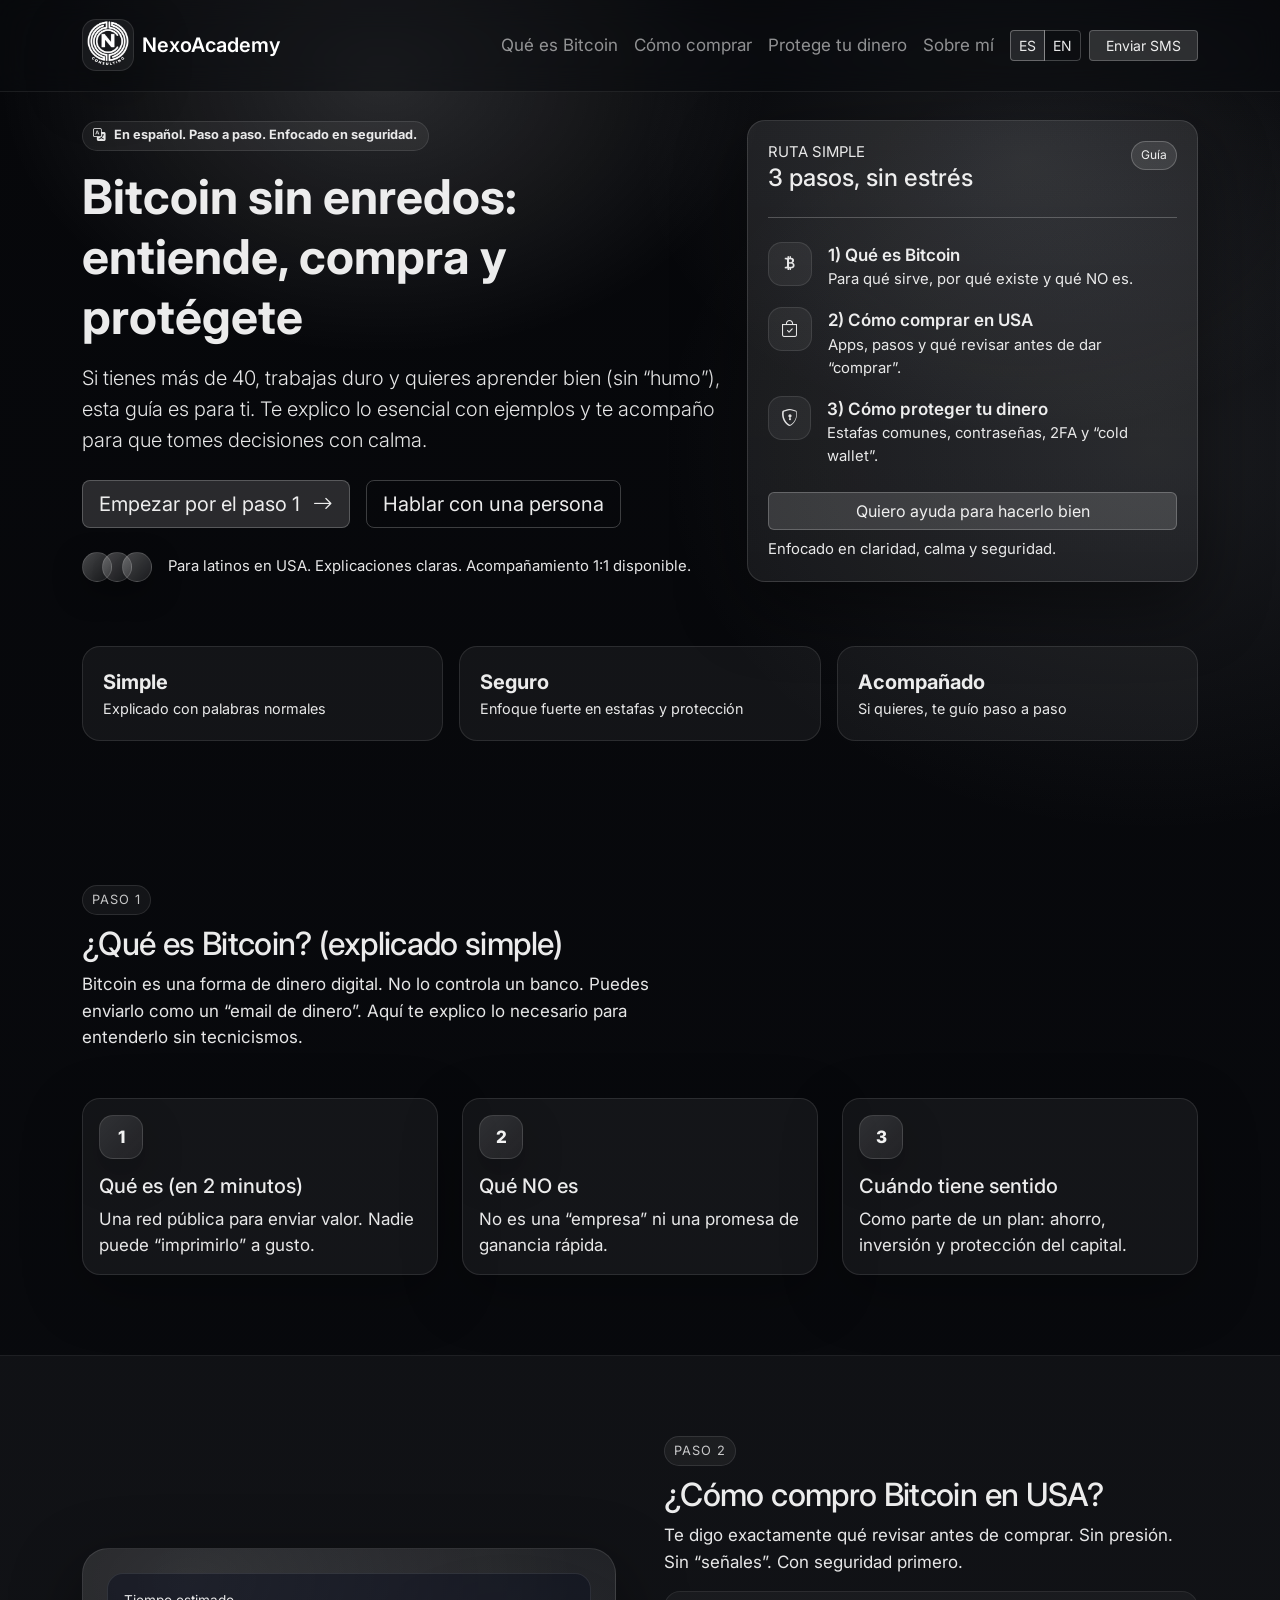
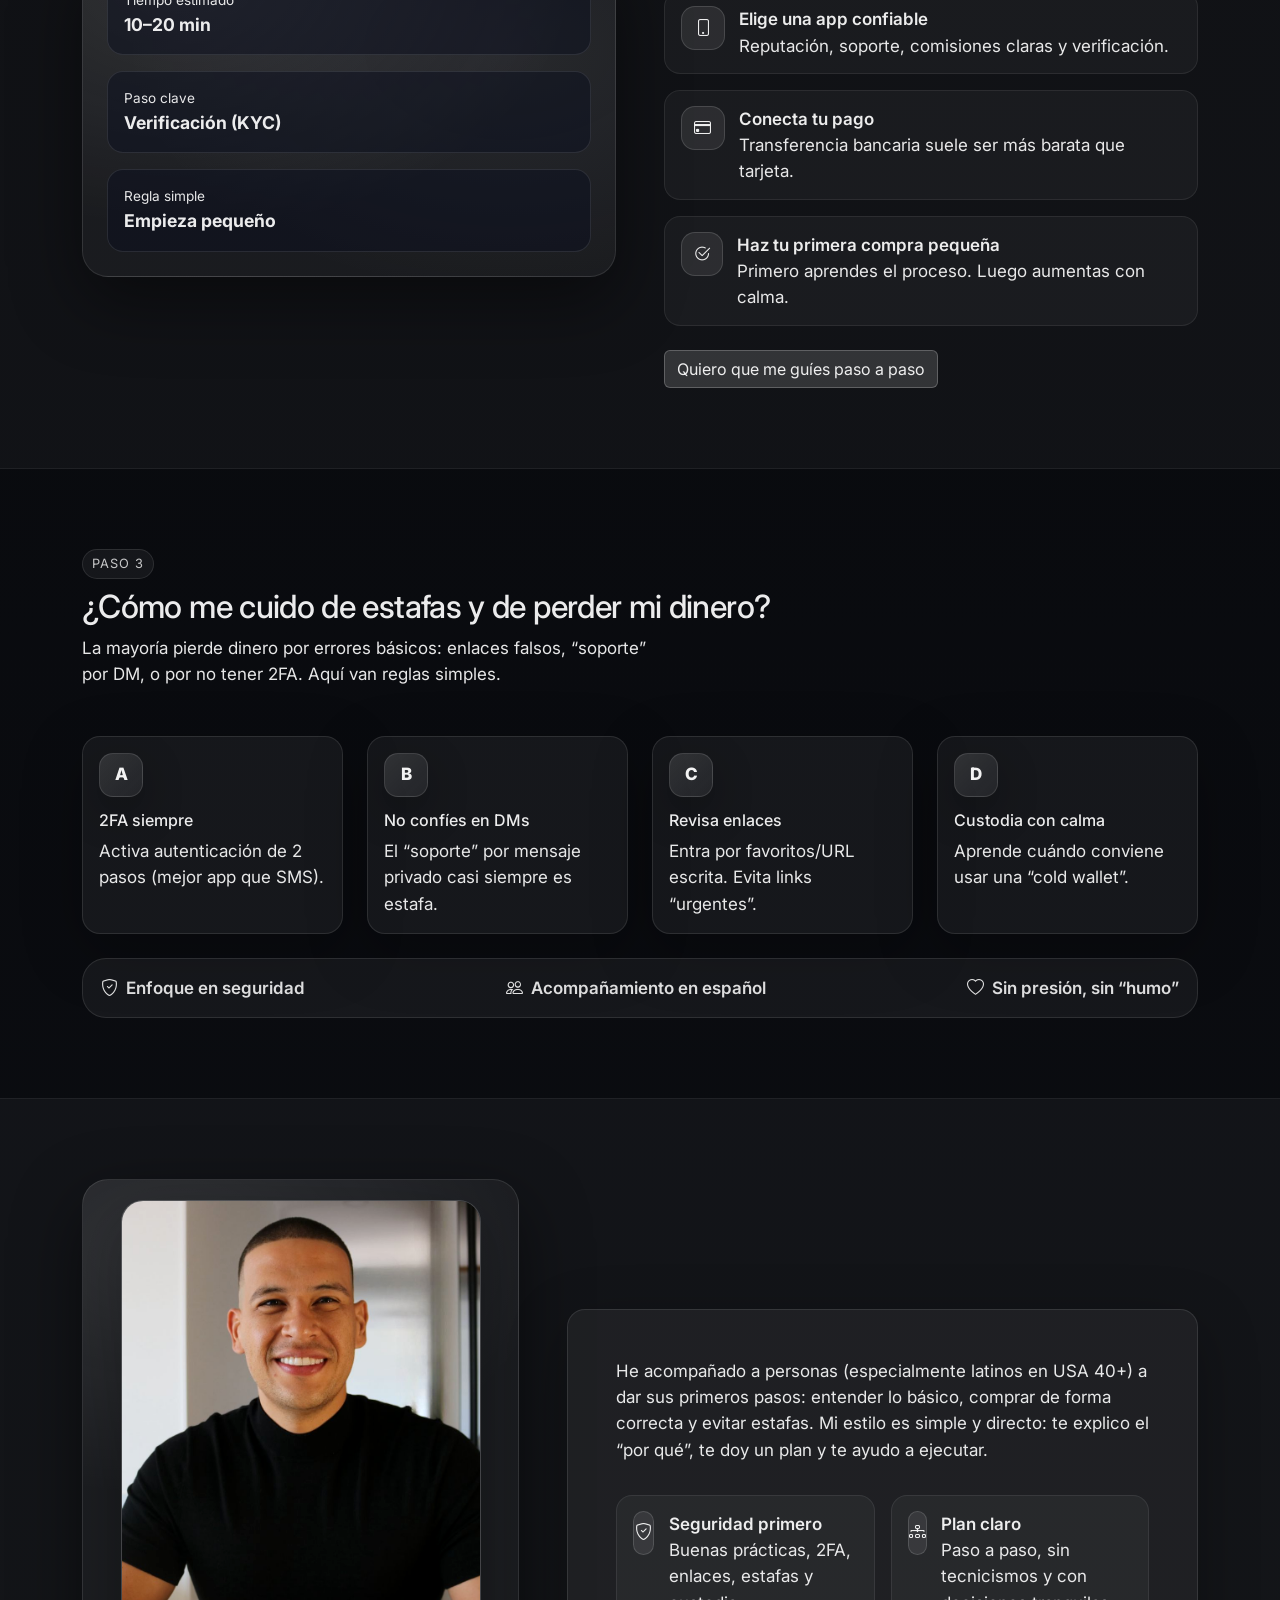
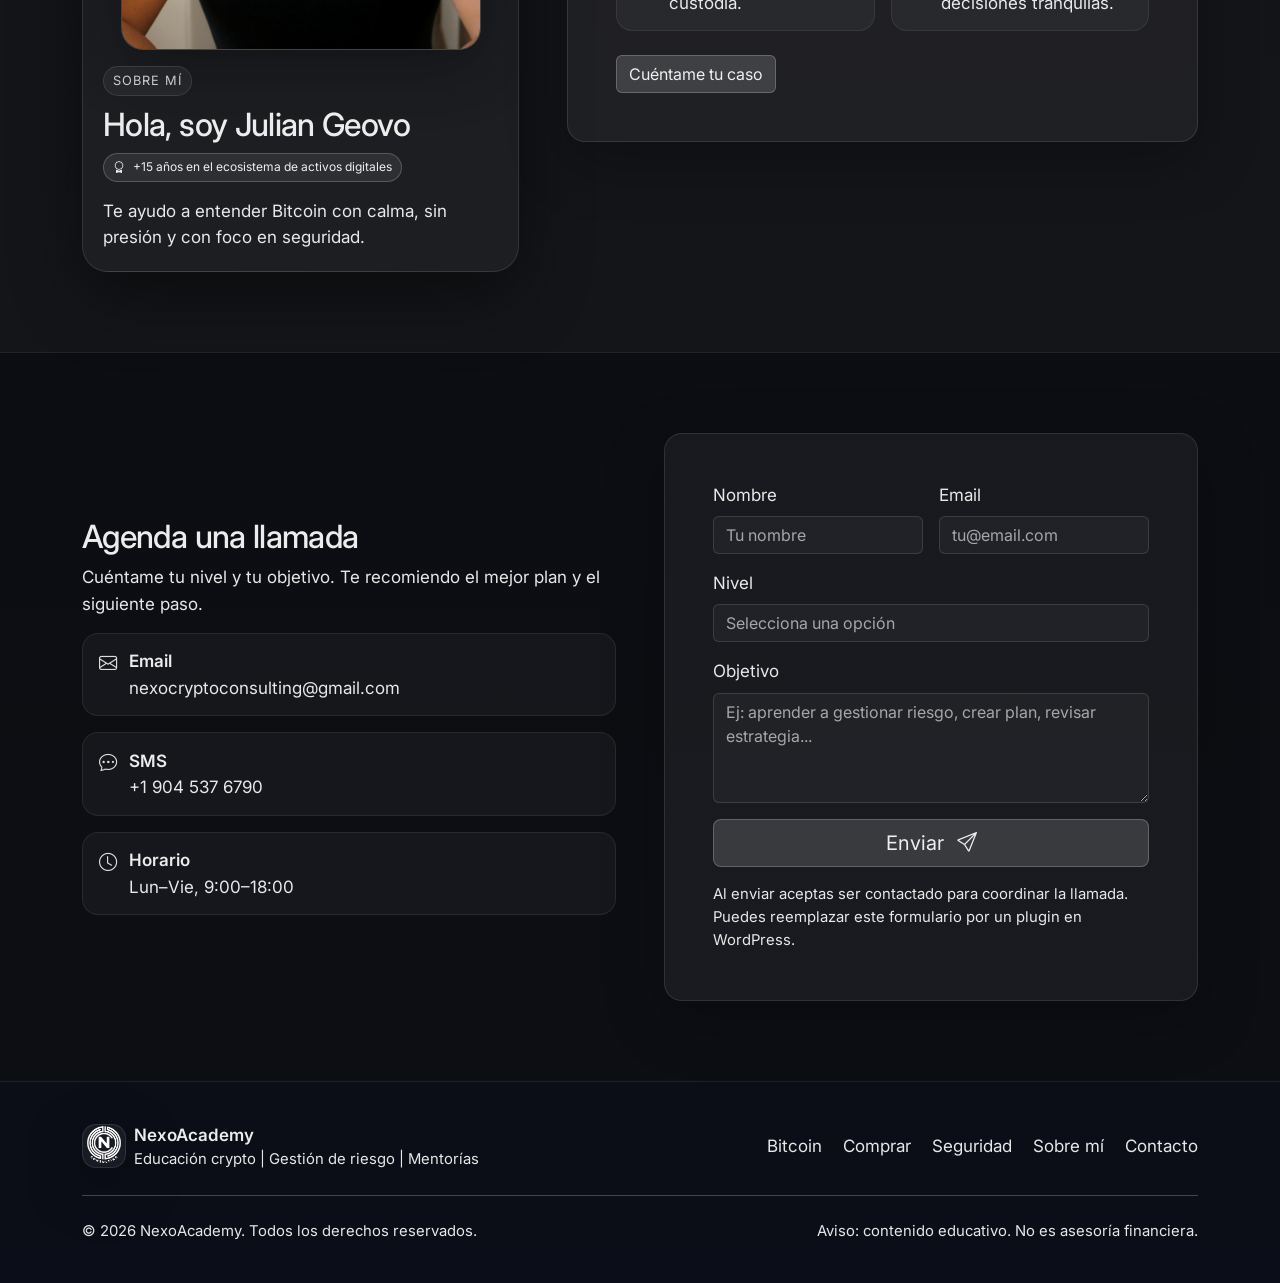
==== index.html @ f8713528 "Add files via upload" ====
<!doctype html>
<html lang="es">
<head>
  <meta charset="utf-8" />
  <meta name="viewport" content="width=device-width, initial-scale=1" />
  <meta name="description" content="Bitcoin explicado simple: qué es, cómo comprar en USA y cómo proteger tu dinero. Acompañamiento en español." />
  <title>NexoAcademy | Bitcoin simple (Guía + Mentoría)</title>

  <link rel="preconnect" href="https://fonts.googleapis.com">
  <link rel="preconnect" href="https://fonts.gstatic.com" crossorigin>
  <link href="https://fonts.googleapis.com/css2?family=Inter:wght@400;500;600;700&display=swap" rel="stylesheet">

  <link href="https://cdn.jsdelivr.net/npm/bootstrap@5.3.3/dist/css/bootstrap.min.css" rel="stylesheet" integrity="sha384-QWTKZyjpPEjISv5WaRU9OFeRpok6YctnYmDr5pNlyT2bRjXh0JMhjY6hW+ALEwIH" crossorigin="anonymous">
  <link rel="stylesheet" href="https://cdn.jsdelivr.net/npm/bootstrap-icons@1.11.3/font/bootstrap-icons.min.css">
  <link rel="stylesheet" href="https://cdn.jsdelivr.net/npm/aos@2.3.4/dist/aos.css">

  <link rel="stylesheet" href="assets/css/styles.css" />
</head>
<body>
  <a class="skip-link" href="#contenido">Saltar al contenido</a>

  <nav class="navbar navbar-expand-lg navbar-dark navbar-glass fixed-top" aria-label="Navegación principal">
    <div class="container">
      <a class="navbar-brand d-flex align-items-center gap-2" href="#top">
        <span class="brand-logo-wrap" aria-hidden="true">
          <img class="brand-logo" src="img/logo.png" alt="NexoAcademy" onerror="this.style.display='none'; this.closest('.brand-logo-wrap').style.display='none'; this.closest('a').querySelector('.brand-mark').style.display='inline-block';" />
        </span>
        <span class="brand-mark" aria-hidden="true" style="display:none"></span>
        <span class="fw-semibold">NexoAcademy</span>
      </a>

      <button class="navbar-toggler" type="button" data-bs-toggle="collapse" data-bs-target="#nav" aria-controls="nav" aria-expanded="false" aria-label="Abrir menú">
        <span class="navbar-toggler-icon"></span>
      </button>

      <div class="collapse navbar-collapse" id="nav">
        <ul class="navbar-nav ms-auto mb-2 mb-lg-0 align-items-lg-center">
          <li class="nav-item"><a class="nav-link" href="#bitcoin" data-i18n="nav.bitcoin">Qué es Bitcoin</a></li>
          <li class="nav-item"><a class="nav-link" href="#comprar" data-i18n="nav.buy">Cómo comprar</a></li>
          <li class="nav-item"><a class="nav-link" href="#seguridad" data-i18n="nav.security">Protege tu dinero</a></li>
          <li class="nav-item"><a class="nav-link" href="#sobre" data-i18n="nav.about">Sobre mí</a></li>

          <li class="nav-item ms-lg-2">
            <div class="btn-group lang-toggle" role="group" aria-label="Idioma">
              <button type="button" class="btn btn-outline-light btn-sm" id="langEs" aria-pressed="true">ES</button>
              <button type="button" class="btn btn-outline-light btn-sm" id="langEn" aria-pressed="false">EN</button>
            </div>
          </li>

          <li class="nav-item ms-lg-2">
            <a class="btn btn-primary btn-sm px-3" href="sms:+19045376790">
              <span data-i18n="nav.cta">Enviar SMS</span>
            </a>
          </li>
        </ul>
      </div>
    </div>
  </nav>

  <header id="top" class="hero">
    <div class="hero-bg" aria-hidden="true"></div>
    <div class="container position-relative">
      <div class="row align-items-center g-4">
        <div class="col-lg-7" id="contenido">
          <div class="badge badge-soft mb-3" data-aos="fade-up" data-aos-delay="50">
            <i class="bi bi-translate me-2"></i>
            <span data-i18n="hero.badge">En español. Paso a paso. Enfocado en seguridad.</span>
          </div>
          <h1 class="display-5 fw-bold lh-sm" data-aos="fade-up" data-aos-delay="120">
            <span data-i18n="hero.title">Bitcoin sin enredos: entiende, compra y protégete</span>
          </h1>
          <p class="lead text-body-secondary mt-3" data-aos="fade-up" data-aos-delay="180">
            <span data-i18n="hero.lead">
              Si tienes más de 40, trabajas duro y quieres aprender bien (sin “humo”), esta guía es para ti.
              Te explico lo esencial con ejemplos y te acompaño para que tomes decisiones con calma.
            </span>
          </p>

          <div class="d-flex flex-column flex-sm-row gap-3 mt-4" data-aos="fade-up" data-aos-delay="240">
            <a class="btn btn-primary btn-lg" href="#bitcoin">
              <span data-i18n="hero.primaryCta">Empezar por el paso 1</span>
              <i class="bi bi-arrow-right ms-2"></i>
            </a>
            <a class="btn btn-outline-light btn-lg" href="#contacto"><span data-i18n="hero.secondaryCta">Hablar con una persona</span></a>
          </div>

          <div class="hero-proof mt-4" data-aos="fade-up" data-aos-delay="300">
            <div class="d-flex align-items-center gap-3">
              <div class="avatar-stack" aria-hidden="true">
                <span class="avatar"></span>
                <span class="avatar"></span>
                <span class="avatar"></span>
              </div>
              <div class="small text-body-secondary">
                <span data-i18n="hero.proof">Para latinos en USA. Explicaciones claras. Acompañamiento 1:1 disponible.</span>
              </div>
            </div>
          </div>
        </div>

        <div class="col-lg-5">
          <div class="hero-card" data-aos="zoom-in" data-aos-delay="160">
            <div class="d-flex align-items-start justify-content-between">
              <div>
                <div class="text-uppercase small text-body-secondary" data-i18n="hero.card.kicker">Ruta simple</div>
                <div class="h4 mb-0" data-i18n="hero.card.title">3 pasos, sin estrés</div>
              </div>
              <span class="pill" data-i18n="hero.card.pill">Guía</span>
            </div>

            <hr class="my-4" />

            <div class="vstack gap-3">
              <div class="d-flex gap-3">
                <div class="icon-circle"><i class="bi bi-currency-bitcoin"></i></div>
                <div>
                  <div class="fw-semibold" data-i18n="hero.card.item1.title">1) Qué es Bitcoin</div>
                  <div class="small text-body-secondary" data-i18n="hero.card.item1.desc">Para qué sirve, por qué existe y qué NO es.</div>
                </div>
              </div>
              <div class="d-flex gap-3">
                <div class="icon-circle"><i class="bi bi-bag-check"></i></div>
                <div>
                  <div class="fw-semibold" data-i18n="hero.card.item2.title">2) Cómo comprar en USA</div>
                  <div class="small text-body-secondary" data-i18n="hero.card.item2.desc">Apps, pasos y qué revisar antes de dar “comprar”.</div>
                </div>
              </div>
              <div class="d-flex gap-3">
                <div class="icon-circle"><i class="bi bi-shield-lock"></i></div>
                <div>
                  <div class="fw-semibold" data-i18n="hero.card.item3.title">3) Cómo proteger tu dinero</div>
                  <div class="small text-body-secondary" data-i18n="hero.card.item3.desc">Estafas comunes, contraseñas, 2FA y “cold wallet”.</div>
                </div>
              </div>
            </div>

            <div class="d-grid mt-4">
              <a class="btn btn-primary" href="#contacto"><span data-i18n="hero.card.cta">Quiero ayuda para hacerlo bien</span></a>
            </div>
            <div class="small text-body-secondary mt-2" data-i18n="hero.card.note">Enfocado en claridad, calma y seguridad.</div>
          </div>
        </div>
      </div>

      <div class="row g-3 mt-5" id="resultados">
        <div class="col-12 col-lg-4" data-aos="fade-up" data-aos-delay="60">
          <div class="stat">
            <div class="stat-value" data-i18n="stats.simple.value">Simple</div>
            <div class="stat-label" data-i18n="stats.simple.label">Explicado con palabras normales</div>
          </div>
        </div>
        <div class="col-12 col-lg-4" data-aos="fade-up" data-aos-delay="120">
          <div class="stat">
            <div class="stat-value" data-i18n="stats.safe.value">Seguro</div>
            <div class="stat-label" data-i18n="stats.safe.label">Enfoque fuerte en estafas y protección</div>
          </div>
        </div>
        <div class="col-12 col-lg-4" data-aos="fade-up" data-aos-delay="180">
          <div class="stat">
            <div class="stat-value" data-i18n="stats.guided.value">Acompañado</div>
            <div class="stat-label" data-i18n="stats.guided.label">Si quieres, te guío paso a paso</div>
          </div>
        </div>
      </div>
    </div>
  </header>

  <main>
    <section id="bitcoin" class="section">
      <div class="container">
        <div class="row align-items-end g-4">
          <div class="col-lg-8" data-aos="fade-up">
            <div class="eyebrow" data-i18n="step1.eyebrow">Paso 1</div>
            <h2 class="section-title" data-i18n="step1.title">¿Qué es Bitcoin? (explicado simple)</h2>
            <p class="section-subtitle" data-i18n="step1.subtitle">
              Bitcoin es una forma de dinero digital. No lo controla un banco. Puedes enviarlo como un “email de dinero”.
              Aquí te explico lo necesario para entenderlo sin tecnicismos.
            </p>
          </div>
        </div>

        <div class="row g-4 mt-2">
          <div class="col-md-6 col-lg-4" data-aos="fade-up" data-aos-delay="60">
            <div class="card card-neo h-100 step-card">
              <div class="card-body">
                <div class="step-number">1</div>
                <h3 class="h5 mb-2" data-i18n="step1.card1.title">Qué es (en 2 minutos)</h3>
                <p class="text-body-secondary mb-0" data-i18n="step1.card1.desc">Una red pública para enviar valor. Nadie puede “imprimirlo” a gusto.</p>
              </div>
            </div>
          </div>
          <div class="col-md-6 col-lg-4" data-aos="fade-up" data-aos-delay="120">
            <div class="card card-neo h-100 step-card">
              <div class="card-body">
                <div class="step-number">2</div>
                <h3 class="h5 mb-2" data-i18n="step1.card2.title">Qué NO es</h3>
                <p class="text-body-secondary mb-0" data-i18n="step1.card2.desc">No es una “empresa” ni una promesa de ganancia rápida.</p>
              </div>
            </div>
          </div>
          <div class="col-md-6 col-lg-4" data-aos="fade-up" data-aos-delay="180">
            <div class="card card-neo h-100 step-card">
              <div class="card-body">
                <div class="step-number">3</div>
                <h3 class="h5 mb-2" data-i18n="step1.card3.title">Cuándo tiene sentido</h3>
                <p class="text-body-secondary mb-0" data-i18n="step1.card3.desc">Como parte de un plan: ahorro, inversión y protección del capital.</p>
              </div>
            </div>
          </div>
        </div>
      </div>
    </section>

    <section id="comprar" class="section section-alt">
      <div class="container">
        <div class="row g-5 align-items-center">
          <div class="col-lg-6" data-aos="fade-up">
            <div class="media-panel">
              <div class="media-panel-inner">
                <div class="mini-kpi">
                  <div class="mini-kpi-label" data-i18n="step2.kpi1.label">Tiempo estimado</div>
                  <div class="mini-kpi-value" data-i18n="step2.kpi1.value">10–20 min</div>
                </div>
                <div class="mini-kpi">
                  <div class="mini-kpi-label" data-i18n="step2.kpi2.label">Paso clave</div>
                  <div class="mini-kpi-value" data-i18n="step2.kpi2.value">Verificación (KYC)</div>
                </div>
                <div class="mini-kpi">
                  <div class="mini-kpi-label" data-i18n="step2.kpi3.label">Regla simple</div>
                  <div class="mini-kpi-value" data-i18n="step2.kpi3.value">Empieza pequeño</div>
                </div>
              </div>
            </div>
          </div>
          <div class="col-lg-6" data-aos="fade-up" data-aos-delay="80">
            <div class="eyebrow" data-i18n="step2.eyebrow">Paso 2</div>
            <h2 class="section-title" data-i18n="step2.title">¿Cómo compro Bitcoin en USA?</h2>
            <p class="section-subtitle" data-i18n="step2.subtitle">
              Te digo exactamente qué revisar antes de comprar. Sin presión. Sin “señales”. Con seguridad primero.
            </p>

            <div class="vstack gap-3">
              <div class="feature">
                <div class="feature-icon"><i class="bi bi-phone"></i></div>
                <div>
                  <div class="fw-semibold" data-i18n="step2.f1.title">Elige una app confiable</div>
                  <div class="text-body-secondary" data-i18n="step2.f1.desc">Reputación, soporte, comisiones claras y verificación.</div>
                </div>
              </div>
              <div class="feature">
                <div class="feature-icon"><i class="bi bi-credit-card"></i></div>
                <div>
                  <div class="fw-semibold" data-i18n="step2.f2.title">Conecta tu pago</div>
                  <div class="text-body-secondary" data-i18n="step2.f2.desc">Transferencia bancaria suele ser más barata que tarjeta.</div>
                </div>
              </div>
              <div class="feature">
                <div class="feature-icon"><i class="bi bi-check2-circle"></i></div>
                <div>
                  <div class="fw-semibold" data-i18n="step2.f3.title">Haz tu primera compra pequeña</div>
                  <div class="text-body-secondary" data-i18n="step2.f3.desc">Primero aprendes el proceso. Luego aumentas con calma.</div>
                </div>
              </div>
            </div>

            <div class="mt-4">
              <a class="btn btn-primary" href="#contacto"><span data-i18n="step2.cta">Quiero que me guíes paso a paso</span></a>
            </div>
          </div>
        </div>
      </div>
    </section>

    <section id="seguridad" class="section">
      <div class="container">
        <div class="row align-items-end g-4">
          <div class="col-lg-8" data-aos="fade-up">
            <div class="eyebrow" data-i18n="step3.eyebrow">Paso 3</div>
            <h2 class="section-title" data-i18n="step3.title">¿Cómo me cuido de estafas y de perder mi dinero?</h2>
            <p class="section-subtitle" data-i18n="step3.subtitle">
              La mayoría pierde dinero por errores básicos: enlaces falsos, “soporte” por DM, o por no tener 2FA.
              Aquí van reglas simples.
            </p>
          </div>
        </div>

        <div class="row g-4 mt-2">
          <div class="col-md-6 col-lg-3" data-aos="fade-up" data-aos-delay="60">
            <div class="card card-neo h-100 step-card">
              <div class="card-body">
                <div class="step-number">A</div>
                <h3 class="h6 mb-2" data-i18n="step3.a.title">2FA siempre</h3>
                <p class="text-body-secondary mb-0" data-i18n="step3.a.desc">Activa autenticación de 2 pasos (mejor app que SMS).</p>
              </div>
            </div>
          </div>
          <div class="col-md-6 col-lg-3" data-aos="fade-up" data-aos-delay="120">
            <div class="card card-neo h-100 step-card">
              <div class="card-body">
                <div class="step-number">B</div>
                <h3 class="h6 mb-2" data-i18n="step3.b.title">No confíes en DMs</h3>
                <p class="text-body-secondary mb-0" data-i18n="step3.b.desc">El “soporte” por mensaje privado casi siempre es estafa.</p>
              </div>
            </div>
          </div>
          <div class="col-md-6 col-lg-3" data-aos="fade-up" data-aos-delay="180">
            <div class="card card-neo h-100 step-card">
              <div class="card-body">
                <div class="step-number">C</div>
                <h3 class="h6 mb-2" data-i18n="step3.c.title">Revisa enlaces</h3>
                <p class="text-body-secondary mb-0" data-i18n="step3.c.desc">Entra por favoritos/URL escrita. Evita links “urgentes”.</p>
              </div>
            </div>
          </div>
          <div class="col-md-6 col-lg-3" data-aos="fade-up" data-aos-delay="240">
            <div class="card card-neo h-100 step-card">
              <div class="card-body">
                <div class="step-number">D</div>
                <h3 class="h6 mb-2" data-i18n="step3.d.title">Custodia con calma</h3>
                <p class="text-body-secondary mb-0" data-i18n="step3.d.desc">Aprende cuándo conviene usar una “cold wallet”.</p>
              </div>
            </div>
          </div>
        </div>

        <div class="row mt-4" data-aos="fade-up" data-aos-delay="60">
          <div class="col-12">
            <div class="trust-strip">
              <div class="trust-item"><i class="bi bi-shield-check"></i><span data-i18n="trust.security">Enfoque en seguridad</span></div>
              <div class="trust-item"><i class="bi bi-people"></i><span data-i18n="trust.spanish">Acompañamiento en español</span></div>
              <div class="trust-item"><i class="bi bi-heart"></i><span data-i18n="trust.nopressure">Sin presión, sin “humo”</span></div>
            </div>
          </div>
        </div>
      </div>
    </section>

    <section id="sobre" class="section section-alt">
      <div class="container">
        <div class="row g-5 align-items-center">
          <div class="col-lg-5" data-aos="fade-up">
            <div class="profile-card">
              <div class="profile-photo-wrap">
                <img class="profile-photo" src="img/julio.jpeg" alt="" loading="lazy" onerror="this.style.display='none'; this.closest('.profile-photo-wrap').style.display='none';" />
              </div>
              <div class="mt-3">
                <div class="eyebrow" data-i18n="about.eyebrow">Sobre mí</div>
                <h2 class="section-title mb-2" data-i18n="about.title">Hola, soy Julian Geovo</h2>
                <div class="tag tag-solid d-inline-flex align-items-center gap-2 mb-3">
                  <i class="bi bi-award"></i>
                  <span data-i18n="about.exp">+15 años en el ecosistema de activos digitales</span>
                </div>
                <p class="section-subtitle mb-0" data-i18n="about.subtitle">Te ayudo a entender Bitcoin con calma, sin presión y con foco en seguridad.</p>
              </div>
            </div>
          </div>

          <div class="col-lg-7" data-aos="fade-up" data-aos-delay="80">
            <div class="card card-neo">
              <div class="card-body p-4 p-md-5">
                <p class="text-body-secondary" data-i18n="about.body">He acompañado a personas (especialmente latinos en USA 40+) a dar sus primeros pasos: entender lo básico, comprar de forma correcta y evitar estafas. Mi estilo es simple y directo: te explico el “por qué”, te doy un plan y te ayudo a ejecutar.</p>

                <div class="row g-3 mt-1">
                  <div class="col-md-6">
                    <div class="feature h-100">
                      <div class="feature-icon"><i class="bi bi-shield-check"></i></div>
                      <div>
                        <div class="fw-semibold" data-i18n="about.f1.title">Seguridad primero</div>
                        <div class="text-body-secondary" data-i18n="about.f1.desc">Buenas prácticas, 2FA, enlaces, estafas y custodia.</div>
                      </div>
                    </div>
                  </div>
                  <div class="col-md-6">
                    <div class="feature h-100">
                      <div class="feature-icon"><i class="bi bi-diagram-3"></i></div>
                      <div>
                        <div class="fw-semibold" data-i18n="about.f2.title">Plan claro</div>
                        <div class="text-body-secondary" data-i18n="about.f2.desc">Paso a paso, sin tecnicismos y con decisiones tranquilas.</div>
                      </div>
                    </div>
                  </div>
                </div>

                <div class="mt-4">
                  <a class="btn btn-primary" href="#contacto"><span data-i18n="about.cta">Cuéntame tu caso</span></a>
                </div>
              </div>
            </div>
          </div>
        </div>
      </div>
    </section>

    <section id="contacto" class="section">
      <div class="container">
        <div class="row g-5 align-items-center">
          <div class="col-lg-6" data-aos="fade-up">
            <h2 class="section-title" data-i18n="contact.title">Agenda una llamada</h2>
            <p class="section-subtitle" data-i18n="contact.subtitle">Cuéntame tu nivel y tu objetivo. Te recomiendo el mejor plan y el siguiente paso.</p>

            <div class="vstack gap-3">
              <div class="contact-item">
                <i class="bi bi-envelope"></i>
                <div>
                  <div class="fw-semibold" data-i18n="contact.email">Email</div>
                  <div class="text-body-secondary">nexocryptoconsulting@gmail.com</div>
                </div>
              </div>
              <div class="contact-item">
                <i class="bi bi-chat-dots"></i>
                <div>
                  <div class="fw-semibold" data-i18n="contact.whatsapp">SMS</div>
                  <div class="text-body-secondary"><a class="footer-link ms-0" href="sms:+19045376790">+1 904 537 6790</a></div>
                </div>
              </div>
              <div class="contact-item">
                <i class="bi bi-clock"></i>
                <div>
                  <div class="fw-semibold" data-i18n="contact.hours">Horario</div>
                  <div class="text-body-secondary" data-i18n="contact.hoursValue">Lun–Vie, 9:00–18:00</div>
                </div>
              </div>
            </div>
          </div>

          <div class="col-lg-6" data-aos="fade-up" data-aos-delay="80">
            <div class="card card-neo">
              <div class="card-body p-4 p-md-5">
                <form class="needs-validation" novalidate>
                  <div class="row g-3">
                    <div class="col-md-6">
                      <label class="form-label" for="nombre" data-i18n="form.name.label">Nombre</label>
                      <input class="form-control" id="nombre" name="nombre" placeholder="Tu nombre" data-i18n-placeholder="form.name.placeholder" required />
                      <div class="invalid-feedback" data-i18n="form.name.error">Ingresa tu nombre.</div>
                    </div>
                    <div class="col-md-6">
                      <label class="form-label" for="email" data-i18n="form.email.label">Email</label>
                      <input class="form-control" id="email" name="email" type="email" placeholder="tu@email.com" data-i18n-placeholder="form.email.placeholder" required />
                      <div class="invalid-feedback" data-i18n="form.email.error">Ingresa un email válido.</div>
                    </div>
                    <div class="col-12">
                      <label class="form-label" for="nivel" data-i18n="form.level.label">Nivel</label>
                      <select class="form-select" id="nivel" name="nivel" required>
                        <option value="" selected disabled data-i18n="form.level.placeholder">Selecciona una opción</option>
                        <option data-i18n="form.level.o1">Nuevo / Básico</option>
                        <option data-i18n="form.level.o2">Intermedio</option>
                        <option data-i18n="form.level.o3">Ya opero (quiero sistema)</option>
                      </select>
                      <div class="invalid-feedback" data-i18n="form.level.error">Selecciona tu nivel.</div>
                    </div>
                    <div class="col-12">
                      <label class="form-label" for="mensaje" data-i18n="form.goal.label">Objetivo</label>
                      <textarea class="form-control" id="mensaje" name="mensaje" rows="4" placeholder="Ej: aprender a gestionar riesgo, crear plan, revisar estrategia..." data-i18n-placeholder="form.goal.placeholder" required></textarea>
                      <div class="invalid-feedback" data-i18n="form.goal.error">Cuéntame tu objetivo.</div>
                    </div>
                    <div class="col-12 d-grid">
                      <button class="btn btn-primary btn-lg" type="submit">
                        <span data-i18n="form.submit">Enviar</span>
                        <i class="bi bi-send ms-2"></i>
                      </button>
                    </div>
                    <div class="col-12">
                      <div class="small text-body-secondary" data-i18n="form.disclaimer">
                        Al enviar aceptas ser contactado para coordinar la llamada. Puedes reemplazar este formulario por un plugin en WordPress.
                      </div>
                    </div>
                  </div>
                </form>
              </div>
            </div>
          </div>
        </div>
      </div>
    </section>
  </main>

  <footer class="footer">
    <div class="container">
      <div class="row g-4 align-items-center">
        <div class="col-md-6">
          <div class="d-flex align-items-center gap-2">
            <span class="brand-logo-wrap" aria-hidden="true">
              <img class="brand-logo" src="img/logo.png" alt="NexoAcademy" onerror="this.style.display='none'; this.closest('.brand-logo-wrap').style.display='none'; this.closest('.d-flex').querySelector('.brand-mark').style.display='inline-block';" />
            </span>
            <span class="brand-mark" aria-hidden="true" style="display:none"></span>
            <div>
              <div class="fw-semibold">NexoAcademy</div>
              <div class="small text-body-secondary">Educación crypto | Gestión de riesgo | Mentorías</div>
            </div>
          </div>
        </div>
        <div class="col-md-6 text-md-end">
          <a class="footer-link" href="#bitcoin" data-i18n="footer.bitcoin">Bitcoin</a>
          <a class="footer-link" href="#comprar" data-i18n="footer.buy">Comprar</a>
          <a class="footer-link" href="#seguridad" data-i18n="footer.security">Seguridad</a>
          <a class="footer-link" href="#sobre" data-i18n="footer.about">Sobre mí</a>
          <a class="footer-link" href="#contacto" data-i18n="footer.contact">Contacto</a>
        </div>
      </div>

      <hr class="my-4" />

      <div class="d-flex flex-column flex-md-row justify-content-between gap-2">
        <div class="small text-body-secondary">© <span id="year"></span> <span data-i18n="footer.rights">NexoAcademy. Todos los derechos reservados.</span></div>
        <div class="small text-body-secondary" data-i18n="footer.notice">Aviso: contenido educativo. No es asesoría financiera.</div>
      </div>
    </div>
  </footer>

  <script src="https://cdn.jsdelivr.net/npm/bootstrap@5.3.3/dist/js/bootstrap.bundle.min.js" integrity="sha384-YvpcrYf0tY3lHB60NNkmXc5s9fDVZLESaAA55NDzOxhy9GkcIdslK1eN7N6jIeHz" crossorigin="anonymous"></script>
  <script src="https://cdn.jsdelivr.net/npm/aos@2.3.4/dist/aos.js"></script>
  <script src="assets/js/main.js"></script>
</body>
</html>
---- assets/css/styles.css ----
:root{
  --bg-0:#06070A;
  --bg-1:#0D0F14;
  --card: rgba(255,255,255,.06);
  --stroke: rgba(255,255,255,.10);
  --text: rgba(255,255,255,.92);
  --muted: rgba(255,255,255,.90);
  --primary:#C9CDD6;
  --primary-2:#5F6775;
  --radius: 18px;
  --shadow: 0 24px 70px rgba(0,0,0,.45);

  --bs-body-color: var(--text);
  --bs-body-color-rgb: 255,255,255;
  --bs-secondary-color: var(--muted);
  --bs-secondary-color-rgb: 255,255,255;
  --bs-tertiary-color: rgba(255,255,255,.84);
  --bs-tertiary-color-rgb: 255,255,255;
}

html{ scroll-behavior:smooth; }
body{
  font-family: Inter, system-ui, -apple-system, Segoe UI, Roboto, Arial, sans-serif;
  background: radial-gradient(1200px 800px at 20% -10%, rgba(255,255,255,.10), transparent 60%),
              radial-gradient(900px 700px at 90% 10%, rgba(201,205,214,.10), transparent 55%),
              linear-gradient(180deg, var(--bg-0), var(--bg-1));
  color: var(--text);
  font-size: 17px;
  line-height: 1.55;
}

a{ text-decoration:none; }

.skip-link{
  position:absolute;
  left:-999px;
  top:0;
  background:#fff;
  color:#000;
  padding:.5rem .75rem;
  border-radius:.5rem;
  z-index: 9999;
}
.skip-link:focus{ left: .75rem; top: .75rem; }

.navbar-glass{
  background: rgba(10, 12, 16, .55);
  border-bottom: 1px solid rgba(255,255,255,.08);
  backdrop-filter: blur(14px);
  -webkit-backdrop-filter: blur(14px);
  transition: padding .2s ease, background .2s ease, border-color .2s ease;
  padding-top: .9rem;
  padding-bottom: .9rem;
}
.navbar-glass.is-scrolled{
  background: rgba(10, 12, 16, .80);
  border-color: rgba(255,255,255,.12);
  padding-top: .55rem;
  padding-bottom: .55rem;
}

.brand-logo{
  width: 100%;
  height: 100%;
  object-fit: contain;
  object-position: 50% 50%;
  transform: scale(2.35);
  transform-origin: center;
  filter: brightness(1.12) contrast(1.08) drop-shadow(0 10px 22px rgba(0,0,0,.45));
}

.brand-logo-wrap{
  display: inline-flex;
  align-items: center;
  justify-content: center;
  width: 52px;
  height: 52px;
  overflow: hidden;
  border-radius: 14px;
  background: rgba(255,255,255,.06);
  border: 1px solid rgba(255,255,255,.10);
  box-shadow: 0 18px 55px rgba(0,0,0,.38);
}

.footer .brand-logo-wrap{
  width: 44px;
  height: 44px;
}

 .card-neo .text-body-secondary,
 .stat .stat-label,
 .mini-kpi-label,
 .section-subtitle{
   color: var(--muted) !important;
 }

.lang-toggle .btn{
  border-color: rgba(255,255,255,.22);
  color: rgba(255,255,255,.90);
}

.lang-toggle .btn.active{
  background: rgba(255,255,255,.10);
  border-color: rgba(255,255,255,.30);
}

.brand-mark{
  width: 14px;
  height: 14px;
  border-radius: 6px;
  background: linear-gradient(135deg, var(--primary), rgba(255,255,255,.65));
  box-shadow: 0 0 0 6px rgba(255,255,255,.10);
  display:inline-block;
}

.hero{
  padding-top: 7.5rem;
  padding-bottom: 4rem;
  position: relative;
  overflow: hidden;
}
.hero-bg{
  position:absolute;
  inset:-2px;
  background:
    radial-gradient(700px 500px at 30% 10%, rgba(255,255,255,.14), transparent 55%),
    radial-gradient(700px 500px at 80% 20%, rgba(201,205,214,.10), transparent 55%);
  filter: saturate(1.15);
}

.badge-soft{
  display:inline-flex;
  align-items:center;
  padding:.45rem .65rem;
  border-radius: 999px;
  background: rgba(255,255,255,.06);
  border: 1px solid rgba(255,255,255,.10);
  color: var(--muted);
}

.hero-card{
  background: linear-gradient(180deg, rgba(255,255,255,.09), rgba(255,255,255,.06));
  border: 1px solid rgba(255,255,255,.12);
  border-radius: var(--radius);
  padding: 1.25rem;
  box-shadow: var(--shadow);
  transform: translateZ(0);
}

.pill{
  font-size:.75rem;
  color: var(--text);
  background: rgba(255,255,255,.10);
  border: 1px solid rgba(255,255,255,.22);
  padding:.25rem .55rem;
  border-radius: 999px;
}

.icon-circle{
  width: 44px;
  height: 44px;
  border-radius: 14px;
  display:grid;
  place-items:center;
  background: rgba(255,255,255,.06);
  border: 1px solid rgba(255,255,255,.10);
  color: rgba(255,255,255,.88);
}

.avatar-stack{ display:flex; }
.avatar{
  width: 30px;
  height: 30px;
  border-radius: 999px;
  background: linear-gradient(135deg, rgba(255,255,255,.26), rgba(255,255,255,.08));
  border: 1px solid rgba(255,255,255,.14);
  box-shadow: 0 10px 30px rgba(0,0,0,.35);
  margin-left: -10px;
}
.avatar:first-child{ margin-left: 0; }

.section{
  padding-top: 5rem;
  padding-bottom: 5rem;
}
.section-alt{
  background: rgba(255,255,255,.03);
  border-top: 1px solid rgba(255,255,255,.06);
  border-bottom: 1px solid rgba(255,255,255,.06);
}
.section-title{ letter-spacing: -.02em; }
.section-subtitle{ color: var(--muted); max-width: 52ch; }

.eyebrow{
  display:inline-block;
  font-size: .8rem;
  letter-spacing: .08em;
  text-transform: uppercase;
  color: rgba(255,255,255,.76);
  margin-bottom: .6rem;
  padding: .25rem .55rem;
  border-radius: 999px;
  background: rgba(255,255,255,.05);
  border: 1px solid rgba(255,255,255,.10);
}

.stat{
  background: rgba(255,255,255,.05);
  border: 1px solid rgba(255,255,255,.10);
  border-radius: var(--radius);
  padding: 1.25rem;
}
.stat-value{ font-weight: 700; font-size: 1.25rem; }
.stat-label{ color: var(--muted); font-size: .9rem; }

.card-neo{
  background: rgba(255,255,255,.05);
  border: 1px solid rgba(255,255,255,.10);
  border-radius: var(--radius);
  box-shadow: 0 18px 60px rgba(0,0,0,.28);
  transition: transform .18s ease, border-color .18s ease, background .18s ease;
}
.card-neo:hover{
  transform: translateY(-4px);
  border-color: rgba(255,255,255,.16);
  background: rgba(255,255,255,.06);
}
.card-neo.featured{
  border-color: rgba(255,255,255,.22);
  background: linear-gradient(180deg, rgba(255,255,255,.10), rgba(255,255,255,.05));
}

.tag{
  font-size:.75rem;
  padding: .25rem .55rem;
  border-radius: 999px;
  color: var(--muted);
  border: 1px solid rgba(255,255,255,.12);
  background: rgba(255,255,255,.04);
}
.tag-solid{
  color: rgba(255,255,255,.92);
  border-color: rgba(255,255,255,.20);
  background: rgba(255,255,255,.08);
}

.step-card{
  position: relative;
  overflow: hidden;
}

.step-card .h5,
.step-card .h6,
.step-card h3{
  color: rgba(255,255,255,.92);
}

.step-number{
  width: 44px;
  height: 44px;
  border-radius: 14px;
  display: grid;
  place-items: center;
  font-weight: 800;
  letter-spacing: -.02em;
  color: rgba(255,255,255,.95);
  background: linear-gradient(135deg, rgba(255,255,255,.12), rgba(255,255,255,.06));
  border: 1px solid rgba(255,255,255,.12);
  box-shadow: 0 14px 40px rgba(0,0,0,.25);
  margin-bottom: .9rem;
}

.trust-strip{
  display:flex;
  flex-wrap: wrap;
  gap: .75rem;
  justify-content: space-between;
  padding: 1rem 1.1rem;
  border-radius: calc(var(--radius) + 6px);
  background: rgba(255,255,255,.05);
  border: 1px solid rgba(255,255,255,.10);
}

.trust-item{
  display:flex;
  align-items:center;
  gap: .55rem;
  color: rgba(255,255,255,.86);
  font-weight: 600;
}

.trust-item i{
  color: rgba(255,255,255,.92);
  opacity: .95;
}

.media-panel{
  border-radius: calc(var(--radius) + 8px);
  background:
    radial-gradient(700px 450px at 20% 10%, rgba(255,255,255,.10), transparent 55%),
    radial-gradient(700px 450px at 80% 30%, rgba(201,205,214,.08), transparent 55%),
    rgba(255,255,255,.04);
  border: 1px solid rgba(255,255,255,.10);
  box-shadow: var(--shadow);
  overflow: hidden;
}
.media-panel-inner{
  padding: 1.5rem;
  display:grid;
  gap: 1rem;
}
.mini-kpi{
  border-radius: 16px;
  background: rgba(10, 14, 30, .50);
  border: 1px solid rgba(255,255,255,.10);
  padding: 1rem;
}
.mini-kpi-label{ font-size: .85rem; color: var(--muted); }
.mini-kpi-value{ font-weight: 700; font-size: 1.1rem; }

.feature{
  display:flex;
  gap: .9rem;
  align-items:flex-start;
  padding: .9rem 1rem;
  border-radius: 16px;
  background: rgba(255,255,255,.04);
  border: 1px solid rgba(255,255,255,.08);
}
.feature-icon{
  width: 44px;
  height: 44px;
  border-radius: 14px;
  display:grid;
  place-items:center;
  background: rgba(255,255,255,.08);
  border: 1px solid rgba(255,255,255,.14);
}

.alert-soft{
  background: rgba(255,255,255,.05);
  border: 1px solid rgba(255,255,255,.10);
  color: var(--muted);
}

.price{ font-size: 2rem; font-weight: 800; letter-spacing: -.02em; }
.price-unit{ font-size: .9rem; font-weight: 600; color: var(--muted); margin-left: .25rem; }

.accordion-modern .accordion-item{
  background: rgba(255,255,255,.04);
  border: 1px solid rgba(255,255,255,.10);
  border-radius: 14px;
  overflow:hidden;
  margin-bottom: .75rem;
}
.accordion-modern .accordion-button{
  background: transparent;
  color: rgba(255,255,255,.92);
}
.accordion-modern .accordion-button:not(.collapsed){
  background: rgba(255,255,255,.08);
  color: rgba(255,255,255,.95);
}
.accordion-modern .accordion-body{ background: transparent; }

.contact-item{
  display:flex;
  gap: .75rem;
  align-items:flex-start;
  padding: .9rem 1rem;
  border-radius: 16px;
  background: rgba(255,255,255,.04);
  border: 1px solid rgba(255,255,255,.08);
}
.contact-item i{ font-size: 1.15rem; color: rgba(255,255,255,.86); }

.profile-card{
  border-radius: calc(var(--radius) + 8px);
  padding: 1.25rem;
  background:
    radial-gradient(700px 450px at 20% 10%, rgba(255,255,255,.10), transparent 55%),
    rgba(255,255,255,.04);
  border: 1px solid rgba(255,255,255,.10);
  box-shadow: var(--shadow);
}

.profile-photo-wrap{
  width: 100%;
  max-width: 360px;
  aspect-ratio: 4 / 5;
  border-radius: 22px;
  overflow: hidden;
  background: rgba(255,255,255,.06);
  border: 1px solid rgba(255,255,255,.12);
  box-shadow: 0 18px 60px rgba(0,0,0,.32);
  margin-left: auto;
  margin-right: auto;
}

.profile-photo{
  width: 100%;
  height: 100%;
  object-fit: cover;
  object-position: 50% 18%;
  filter: saturate(1.02) contrast(1.03);
}

.footer{
  padding-top: 2.5rem;
  padding-bottom: 2.5rem;
  border-top: 1px solid rgba(255,255,255,.08);
  background: rgba(10, 14, 30, .45);
}
.footer-link{
  color: var(--muted);
  margin-left: 1rem;
}
.footer-link:hover{ color: rgba(255,255,255,.92); }

.btn-primary{
  --bs-btn-bg: rgba(255,255,255,.14);
  --bs-btn-border-color: rgba(255,255,255,.22);
  --bs-btn-color: rgba(255,255,255,.92);
  --bs-btn-hover-bg: rgba(255,255,255,.20);
  --bs-btn-hover-border-color: rgba(255,255,255,.30);
  --bs-btn-active-bg: rgba(255,255,255,.22);
}

.btn-outline-light{
  --bs-btn-color: rgba(255,255,255,.92);
  --bs-btn-border-color: rgba(255,255,255,.22);
  --bs-btn-hover-bg: rgba(255,255,255,.10);
  --bs-btn-hover-border-color: rgba(255,255,255,.30);
}

.form-control, .form-select{
  background: rgba(255,255,255,.04);
  border: 1px solid rgba(255,255,255,.12);
  color: rgba(255,255,255,.92);
}

.form-label{ color: rgba(255,255,255,.90); }

.form-control::placeholder{
  color: rgba(255,255,255,.60);
  opacity: 1;
}

.form-select{
  color: rgba(255,255,255,.92);
}

.form-select:invalid{
  color: rgba(255,255,255,.60);
}

.form-select option{
  color: #0D0F14;
}

.invalid-feedback{
  color: rgba(255,255,255,.78);
}
.form-control:focus, .form-select:focus{
  background: rgba(255,255,255,.05);
  border-color: rgba(255,255,255,.26);
  box-shadow: 0 0 0 .25rem rgba(255,255,255,.12);
  color: rgba(255,255,255,.95);
}


.text-body-secondary{ color: var(--muted) !important; }

.text-muted{ color: var(--muted) !important; }

small, .small{
  color: rgba(255,255,255,.88);
}

@media (prefers-reduced-motion: reduce){
  html{ scroll-behavior: auto; }
  .card-neo, .navbar-glass{ transition: none; }
}
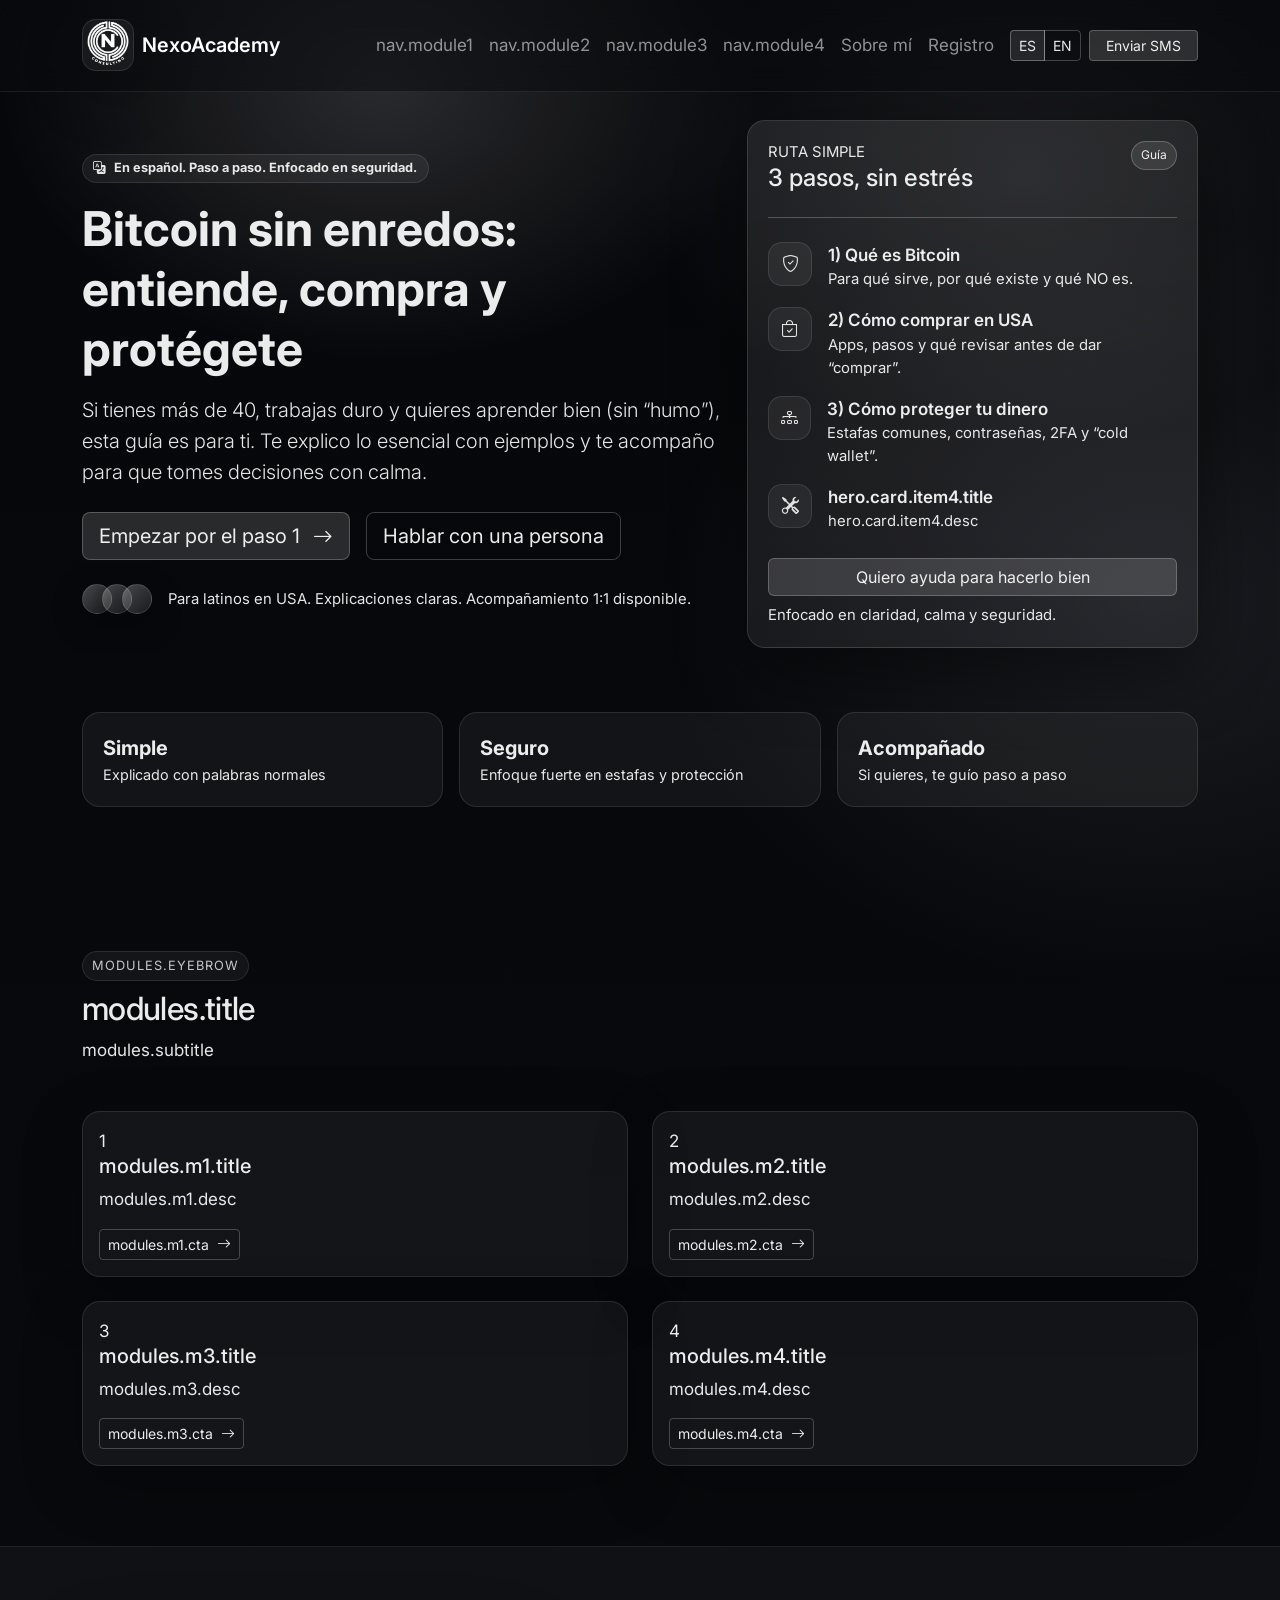
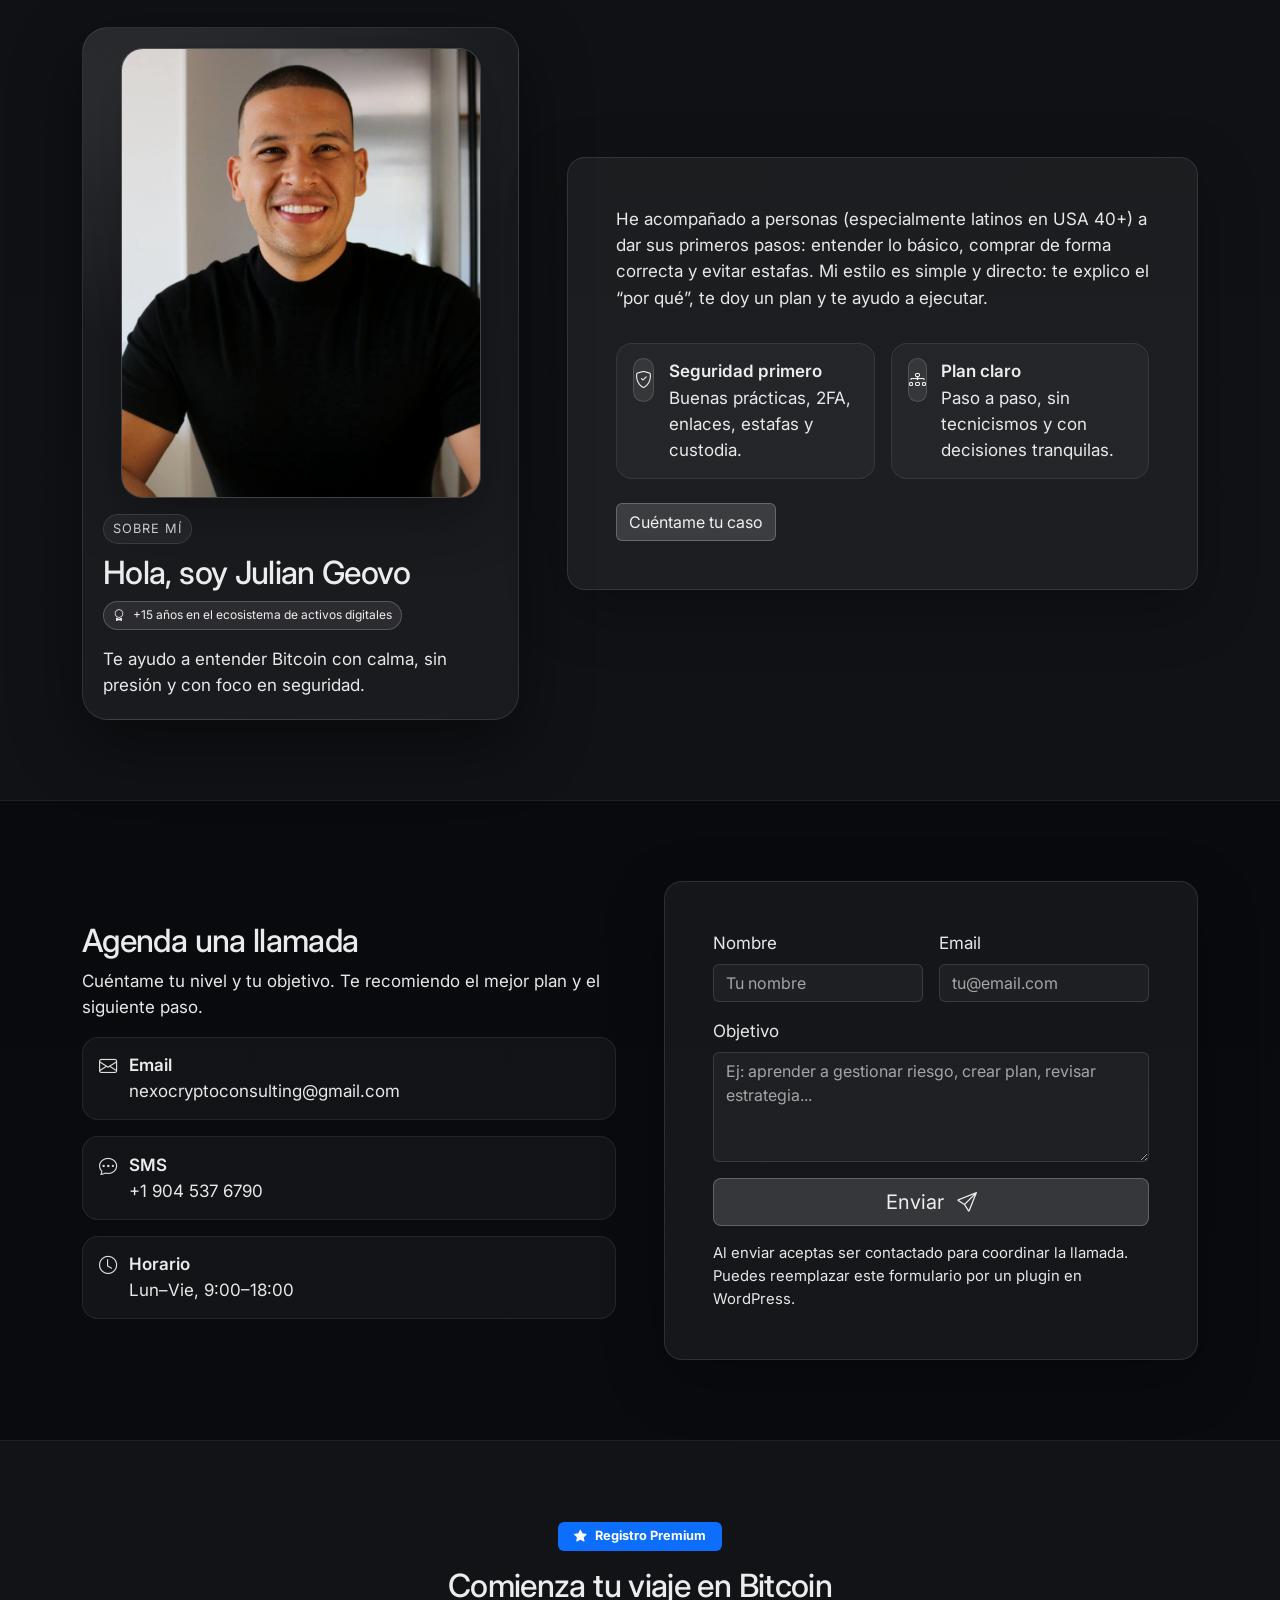
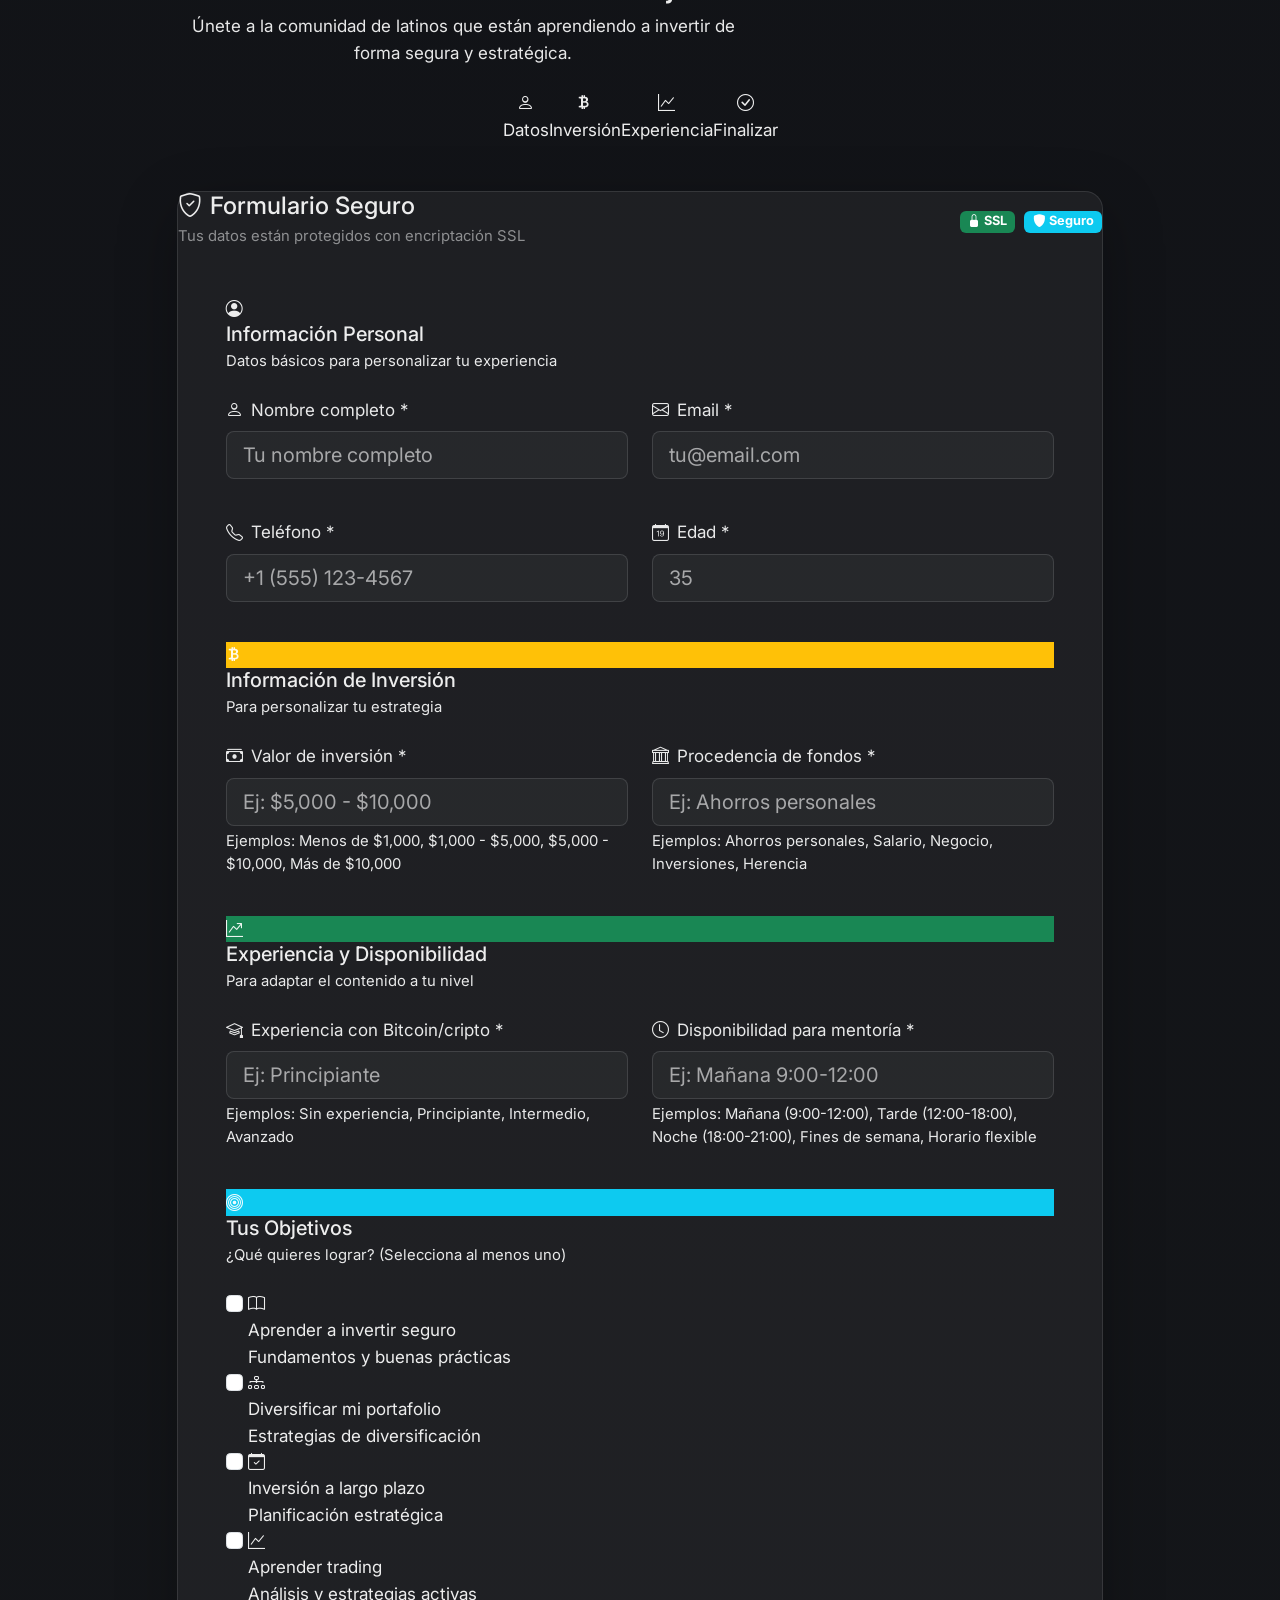
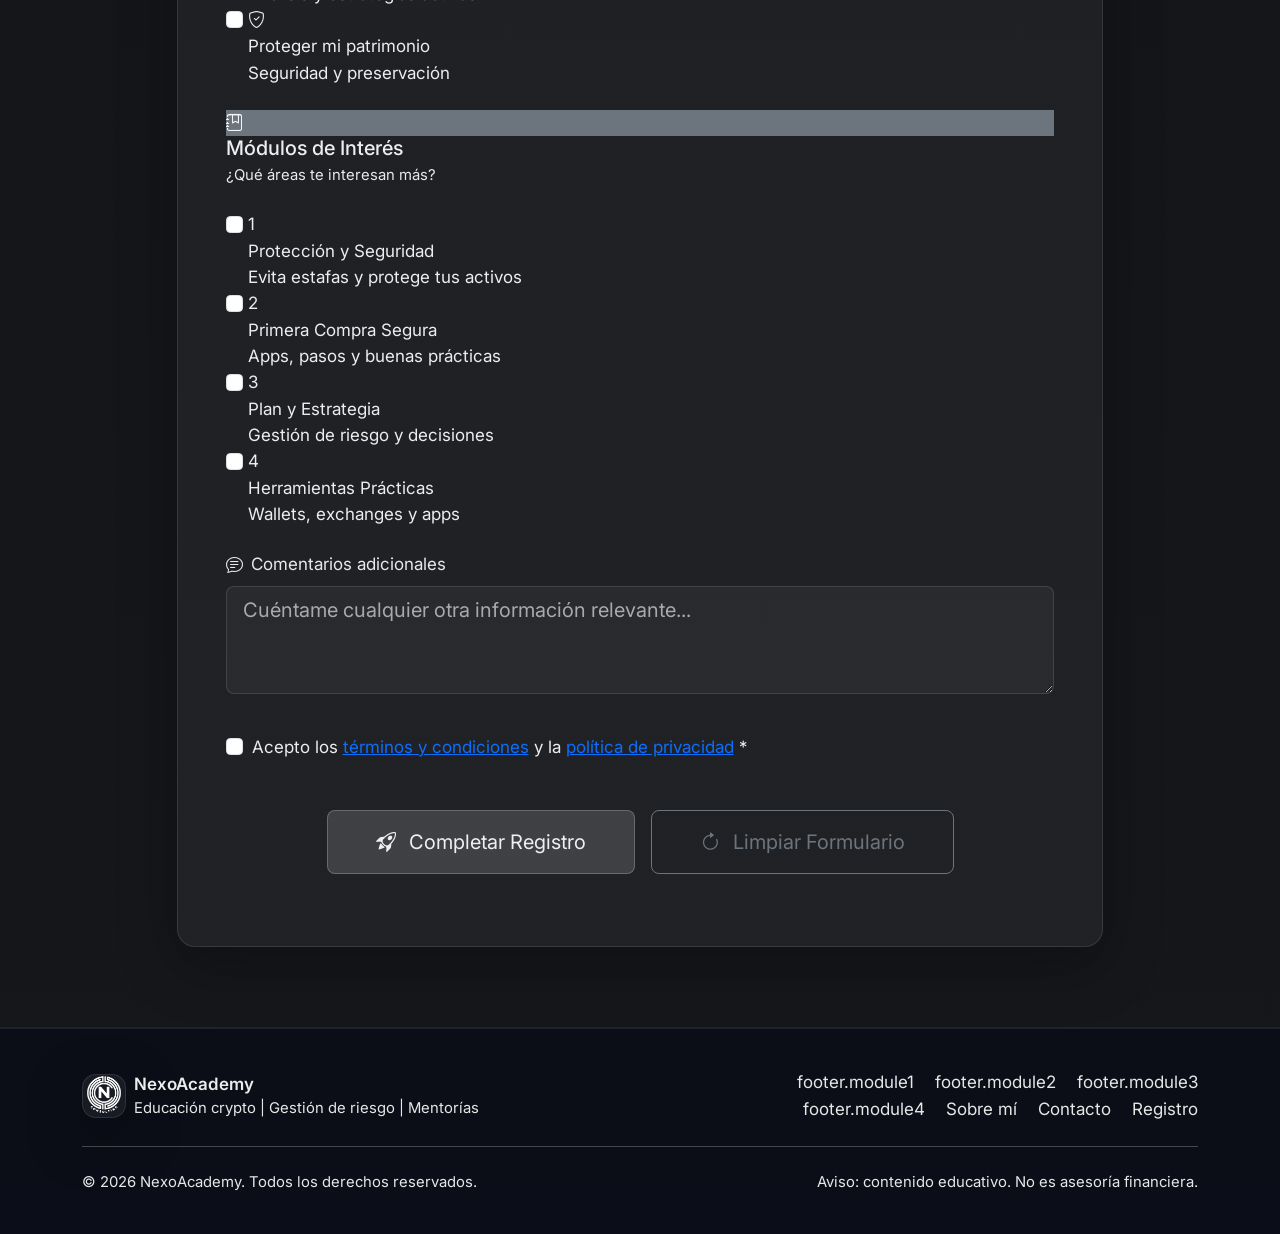
==== commit 4cd8a8f2: "Add files via upload" ====
--- a/index.html
+++ b/index.html
@@ -3,8 +3,8 @@
 <head>
   <meta charset="utf-8" />
   <meta name="viewport" content="width=device-width, initial-scale=1" />
-  <meta name="description" content="Bitcoin explicado simple: qué es, cómo comprar en USA y cómo proteger tu dinero. Acompañamiento en español." />
-  <title>NexoAcademy | Bitcoin simple (Guía + Mentoría)</title>
+  <meta name="description" content="Módulos de Bitcoin para latinos en USA: seguridad, compra segura, plan y herramientas. Acompañamiento en español." />
+  <title>NexoAcademy | Módulos de Bitcoin (Seguridad, Compra, Plan, Herramientas)</title>
 
   <link rel="preconnect" href="https://fonts.googleapis.com">
   <link rel="preconnect" href="https://fonts.gstatic.com" crossorigin>
@@ -16,12 +16,12 @@
 
   <link rel="stylesheet" href="assets/css/styles.css" />
 </head>
-<body>
+<body>  
   <a class="skip-link" href="#contenido">Saltar al contenido</a>
 
   <nav class="navbar navbar-expand-lg navbar-dark navbar-glass fixed-top" aria-label="Navegación principal">
     <div class="container">
-      <a class="navbar-brand d-flex align-items-center gap-2" href="#top">
+      <a class="navbar-brand d-flex align-items-center gap-2" href="index.html">
         <span class="brand-logo-wrap" aria-hidden="true">
           <img class="brand-logo" src="img/logo.png" alt="NexoAcademy" onerror="this.style.display='none'; this.closest('.brand-logo-wrap').style.display='none'; this.closest('a').querySelector('.brand-mark').style.display='inline-block';" />
         </span>
@@ -35,10 +35,12 @@
 
       <div class="collapse navbar-collapse" id="nav">
         <ul class="navbar-nav ms-auto mb-2 mb-lg-0 align-items-lg-center">
-          <li class="nav-item"><a class="nav-link" href="#bitcoin" data-i18n="nav.bitcoin">Qué es Bitcoin</a></li>
-          <li class="nav-item"><a class="nav-link" href="#comprar" data-i18n="nav.buy">Cómo comprar</a></li>
-          <li class="nav-item"><a class="nav-link" href="#seguridad" data-i18n="nav.security">Protege tu dinero</a></li>
-          <li class="nav-item"><a class="nav-link" href="#sobre" data-i18n="nav.about">Sobre mí</a></li>
+          <li class="nav-item"><a class="nav-link" href="modulo-1.html" data-i18n="nav.module1">Módulo 1</a></li>
+          <li class="nav-item"><a class="nav-link" href="modulo-2.html" data-i18n="nav.module2">Módulo 2</a></li>
+          <li class="nav-item"><a class="nav-link" href="modulo-3.html" data-i18n="nav.module3">Módulo 3</a></li>
+          <li class="nav-item"><a class="nav-link" href="modulo-4.html" data-i18n="nav.module4">Módulo 4</a></li>
+          <li class="nav-item"><a class="nav-link" href="sobre.html" data-i18n="nav.about">Sobre NexoAcademy</a></li>
+          <li class="nav-item"><a class="nav-link" href="#registro">Registro</a></li>
 
           <li class="nav-item ms-lg-2">
             <div class="btn-group lang-toggle" role="group" aria-label="Idioma">
@@ -67,21 +69,21 @@
             <span data-i18n="hero.badge">En español. Paso a paso. Enfocado en seguridad.</span>
           </div>
           <h1 class="display-5 fw-bold lh-sm" data-aos="fade-up" data-aos-delay="120">
-            <span data-i18n="hero.title">Bitcoin sin enredos: entiende, compra y protégete</span>
+            <span data-i18n="hero.title">Bitcoin para tu vida: 4 módulos clave</span>
           </h1>
           <p class="lead text-body-secondary mt-3" data-aos="fade-up" data-aos-delay="180">
             <span data-i18n="hero.lead">
-              Si tienes más de 40, trabajas duro y quieres aprender bien (sin “humo”), esta guía es para ti.
+              Si tienes más de 40, trabajas duro y quieres aprender bien (sin "humo"), esta guía es para ti.
               Te explico lo esencial con ejemplos y te acompaño para que tomes decisiones con calma.
             </span>
           </p>
 
           <div class="d-flex flex-column flex-sm-row gap-3 mt-4" data-aos="fade-up" data-aos-delay="240">
-            <a class="btn btn-primary btn-lg" href="#bitcoin">
-              <span data-i18n="hero.primaryCta">Empezar por el paso 1</span>
+            <a class="btn btn-primary btn-lg" href="modulo-1.html">
+              <span data-i18n="hero.primaryCta">Empezar por el módulo 1</span>
               <i class="bi bi-arrow-right ms-2"></i>
             </a>
-            <a class="btn btn-outline-light btn-lg" href="#contacto"><span data-i18n="hero.secondaryCta">Hablar con una persona</span></a>
+            <a class="btn btn-outline-light btn-lg" href="#sobre"><span data-i18n="hero.secondaryCta">Conóceme</span></a>
           </div>
 
           <div class="hero-proof mt-4" data-aos="fade-up" data-aos-delay="300">
@@ -102,8 +104,8 @@
           <div class="hero-card" data-aos="zoom-in" data-aos-delay="160">
             <div class="d-flex align-items-start justify-content-between">
               <div>
-                <div class="text-uppercase small text-body-secondary" data-i18n="hero.card.kicker">Ruta simple</div>
-                <div class="h4 mb-0" data-i18n="hero.card.title">3 pasos, sin estrés</div>
+                <div class="text-uppercase small text-body-secondary" data-i18n="hero.card.kicker">Ruta modular</div>
+                <div class="h4 mb-0" data-i18n="hero.card.title">4 módulos, sin estrés</div>
               </div>
               <span class="pill" data-i18n="hero.card.pill">Guía</span>
             </div>
@@ -112,30 +114,37 @@
 
             <div class="vstack gap-3">
               <div class="d-flex gap-3">
-                <div class="icon-circle"><i class="bi bi-currency-bitcoin"></i></div>
+                <div class="icon-circle"><i class="bi bi-shield-check"></i></div>
                 <div>
-                  <div class="fw-semibold" data-i18n="hero.card.item1.title">1) Qué es Bitcoin</div>
-                  <div class="small text-body-secondary" data-i18n="hero.card.item1.desc">Para qué sirve, por qué existe y qué NO es.</div>
+                  <div class="fw-semibold" data-i18n="hero.card.item1.title">1) Protección y Seguridad</div>
+                  <div class="small text-body-secondary" data-i18n="hero.card.item1.desc">Cómo no perder dinero, estafas, 2FA y custodia.</div>
                 </div>
               </div>
               <div class="d-flex gap-3">
                 <div class="icon-circle"><i class="bi bi-bag-check"></i></div>
                 <div>
-                  <div class="fw-semibold" data-i18n="hero.card.item2.title">2) Cómo comprar en USA</div>
-                  <div class="small text-body-secondary" data-i18n="hero.card.item2.desc">Apps, pasos y qué revisar antes de dar “comprar”.</div>
+                  <div class="fw-semibold" data-i18n="hero.card.item2.title">2) Primera Compra Segura</div>
+                  <div class="small text-body-secondary" data-i18n="hero.card.item2.desc">Apps, pasos, KYC y errores comunes.</div>
                 </div>
               </div>
               <div class="d-flex gap-3">
-                <div class="icon-circle"><i class="bi bi-shield-lock"></i></div>
+                <div class="icon-circle"><i class="bi bi-diagram-3"></i></div>
                 <div>
-                  <div class="fw-semibold" data-i18n="hero.card.item3.title">3) Cómo proteger tu dinero</div>
-                  <div class="small text-body-secondary" data-i18n="hero.card.item3.desc">Estafas comunes, contraseñas, 2FA y “cold wallet”.</div>
+                  <div class="fw-semibold" data-i18n="hero.card.item3.title">3) Plan y Estrategia</div>
+                  <div class="small text-body-secondary" data-i18n="hero.card.item3.desc">Ahorro, gestión de riesgo, cuándo comprar/vender.</div>
+                </div>
+              </div>
+              <div class="d-flex gap-3">
+                <div class="icon-circle"><i class="bi bi-tools"></i></div>
+                <div>
+                  <div class="fw-semibold" data-i18n="hero.card.item4.title">4) Herramientas Prácticas</div>
+                  <div class="small text-body-secondary" data-i18n="hero.card.item4.desc">Wallets, exchanges y apps recomendadas.</div>
                 </div>
               </div>
             </div>
 
             <div class="d-grid mt-4">
-              <a class="btn btn-primary" href="#contacto"><span data-i18n="hero.card.cta">Quiero ayuda para hacerlo bien</span></a>
+              <a class="btn btn-primary" href="modulo-1.html"><span data-i18n="hero.card.cta">Quiero empezar ya</span></a>
             </div>
             <div class="small text-body-secondary mt-2" data-i18n="hero.card.note">Enfocado en claridad, calma y seguridad.</div>
           </div>
@@ -166,169 +175,69 @@
   </header>
 
   <main>
-    <section id="bitcoin" class="section">
+    <section id="modulos" class="section">
       <div class="container">
         <div class="row align-items-end g-4">
           <div class="col-lg-8" data-aos="fade-up">
-            <div class="eyebrow" data-i18n="step1.eyebrow">Paso 1</div>
-            <h2 class="section-title" data-i18n="step1.title">¿Qué es Bitcoin? (explicado simple)</h2>
-            <p class="section-subtitle" data-i18n="step1.subtitle">
-              Bitcoin es una forma de dinero digital. No lo controla un banco. Puedes enviarlo como un “email de dinero”.
-              Aquí te explico lo necesario para entenderlo sin tecnicismos.
+            <div class="eyebrow" data-i18n="modules.eyebrow">Módulos</div>
+            <h2 class="section-title" data-i18n="modules.title">Elige tu punto de partida</h2>
+            <p class="section-subtitle" data-i18n="modules.subtitle">
+              Cada módulo se enfoca en una necesidad real. Puedes empezar por el que más te preocupa o seguirlos en orden.
             </p>
           </div>
         </div>
 
         <div class="row g-4 mt-2">
-          <div class="col-md-6 col-lg-4" data-aos="fade-up" data-aos-delay="60">
-            <div class="card card-neo h-100 step-card">
+          <div class="col-lg-6" data-aos="fade-up" data-aos-delay="60">
+            <div class="card card-neo h-100 module-card">
               <div class="card-body">
-                <div class="step-number">1</div>
-                <h3 class="h5 mb-2" data-i18n="step1.card1.title">Qué es (en 2 minutos)</h3>
-                <p class="text-body-secondary mb-0" data-i18n="step1.card1.desc">Una red pública para enviar valor. Nadie puede “imprimirlo” a gusto.</p>
-              </div>
-            </div>
-          </div>
-          <div class="col-md-6 col-lg-4" data-aos="fade-up" data-aos-delay="120">
-            <div class="card card-neo h-100 step-card">
+                <div class="module-number">1</div>
+                <h3 class="h5 mb-2" data-i18n="modules.m1.title">Protección y Seguridad</h3>
+                <p class="text-body-secondary mb-3" data-i18n="modules.m1.desc">Aprende a evitar estafas, configurar 2FA, proteger tus claves y cuándo usar custodia propia.</p>
+                <a class="btn btn-outline-light btn-sm" href="modulo-1.html">
+                  <span data-i18n="modules.m1.cta">Ir al módulo</span>
+                  <i class="bi bi-arrow-right ms-1"></i>
+                </a>
+              </div>
+            </div>
+          </div>
+          <div class="col-lg-6" data-aos="fade-up" data-aos-delay="120">
+            <div class="card card-neo h-100 module-card">
               <div class="card-body">
-                <div class="step-number">2</div>
-                <h3 class="h5 mb-2" data-i18n="step1.card2.title">Qué NO es</h3>
-                <p class="text-body-secondary mb-0" data-i18n="step1.card2.desc">No es una “empresa” ni una promesa de ganancia rápida.</p>
-              </div>
-            </div>
-          </div>
-          <div class="col-md-6 col-lg-4" data-aos="fade-up" data-aos-delay="180">
-            <div class="card card-neo h-100 step-card">
+                <div class="module-number">2</div>
+                <h3 class="h5 mb-2" data-i18n="modules.m2.title">Primera Compra Segura</h3>
+                <p class="text-body-secondary mb-3" data-i18n="modules.m2.desc">Apps confiables, proceso KYC, métodos de pago y errores comunes al comprar por primera vez.</p>
+                <a class="btn btn-outline-light btn-sm" href="modulo-2.html">
+                  <span data-i18n="modules.m2.cta">Ir al módulo</span>
+                  <i class="bi bi-arrow-right ms-1"></i>
+                </a>
+              </div>
+            </div>
+          </div>
+          <div class="col-lg-6" data-aos="fade-up" data-aos-delay="180">
+            <div class="card card-neo h-100 module-card">
               <div class="card-body">
-                <div class="step-number">3</div>
-                <h3 class="h5 mb-2" data-i18n="step1.card3.title">Cuándo tiene sentido</h3>
-                <p class="text-body-secondary mb-0" data-i18n="step1.card3.desc">Como parte de un plan: ahorro, inversión y protección del capital.</p>
-              </div>
-            </div>
-          </div>
-        </div>
-      </div>
-    </section>
-
-    <section id="comprar" class="section section-alt">
-      <div class="container">
-        <div class="row g-5 align-items-center">
-          <div class="col-lg-6" data-aos="fade-up">
-            <div class="media-panel">
-              <div class="media-panel-inner">
-                <div class="mini-kpi">
-                  <div class="mini-kpi-label" data-i18n="step2.kpi1.label">Tiempo estimado</div>
-                  <div class="mini-kpi-value" data-i18n="step2.kpi1.value">10–20 min</div>
-                </div>
-                <div class="mini-kpi">
-                  <div class="mini-kpi-label" data-i18n="step2.kpi2.label">Paso clave</div>
-                  <div class="mini-kpi-value" data-i18n="step2.kpi2.value">Verificación (KYC)</div>
-                </div>
-                <div class="mini-kpi">
-                  <div class="mini-kpi-label" data-i18n="step2.kpi3.label">Regla simple</div>
-                  <div class="mini-kpi-value" data-i18n="step2.kpi3.value">Empieza pequeño</div>
-                </div>
-              </div>
-            </div>
-          </div>
-          <div class="col-lg-6" data-aos="fade-up" data-aos-delay="80">
-            <div class="eyebrow" data-i18n="step2.eyebrow">Paso 2</div>
-            <h2 class="section-title" data-i18n="step2.title">¿Cómo compro Bitcoin en USA?</h2>
-            <p class="section-subtitle" data-i18n="step2.subtitle">
-              Te digo exactamente qué revisar antes de comprar. Sin presión. Sin “señales”. Con seguridad primero.
-            </p>
-
-            <div class="vstack gap-3">
-              <div class="feature">
-                <div class="feature-icon"><i class="bi bi-phone"></i></div>
-                <div>
-                  <div class="fw-semibold" data-i18n="step2.f1.title">Elige una app confiable</div>
-                  <div class="text-body-secondary" data-i18n="step2.f1.desc">Reputación, soporte, comisiones claras y verificación.</div>
-                </div>
-              </div>
-              <div class="feature">
-                <div class="feature-icon"><i class="bi bi-credit-card"></i></div>
-                <div>
-                  <div class="fw-semibold" data-i18n="step2.f2.title">Conecta tu pago</div>
-                  <div class="text-body-secondary" data-i18n="step2.f2.desc">Transferencia bancaria suele ser más barata que tarjeta.</div>
-                </div>
-              </div>
-              <div class="feature">
-                <div class="feature-icon"><i class="bi bi-check2-circle"></i></div>
-                <div>
-                  <div class="fw-semibold" data-i18n="step2.f3.title">Haz tu primera compra pequeña</div>
-                  <div class="text-body-secondary" data-i18n="step2.f3.desc">Primero aprendes el proceso. Luego aumentas con calma.</div>
-                </div>
-              </div>
-            </div>
-
-            <div class="mt-4">
-              <a class="btn btn-primary" href="#contacto"><span data-i18n="step2.cta">Quiero que me guíes paso a paso</span></a>
-            </div>
-          </div>
-        </div>
-      </div>
-    </section>
-
-    <section id="seguridad" class="section">
-      <div class="container">
-        <div class="row align-items-end g-4">
-          <div class="col-lg-8" data-aos="fade-up">
-            <div class="eyebrow" data-i18n="step3.eyebrow">Paso 3</div>
-            <h2 class="section-title" data-i18n="step3.title">¿Cómo me cuido de estafas y de perder mi dinero?</h2>
-            <p class="section-subtitle" data-i18n="step3.subtitle">
-              La mayoría pierde dinero por errores básicos: enlaces falsos, “soporte” por DM, o por no tener 2FA.
-              Aquí van reglas simples.
-            </p>
-          </div>
-        </div>
-
-        <div class="row g-4 mt-2">
-          <div class="col-md-6 col-lg-3" data-aos="fade-up" data-aos-delay="60">
-            <div class="card card-neo h-100 step-card">
+                <div class="module-number">3</div>
+                <h3 class="h5 mb-2" data-i18n="modules.m3.title">Plan y Estrategia</h3>
+                <p class="text-body-secondary mb-3" data-i18n="modules.m3.desc">Cómo planificar ahorro, gestionar riesgo y tomar decisiones sin pánico ni FOMO.</p>
+                <a class="btn btn-outline-light btn-sm" href="modulo-3.html">
+                  <span data-i18n="modules.m3.cta">Ir al módulo</span>
+                  <i class="bi bi-arrow-right ms-1"></i>
+                </a>
+              </div>
+            </div>
+          </div>
+          <div class="col-lg-6" data-aos="fade-up" data-aos-delay="240">
+            <div class="card card-neo h-100 module-card">
               <div class="card-body">
-                <div class="step-number">A</div>
-                <h3 class="h6 mb-2" data-i18n="step3.a.title">2FA siempre</h3>
-                <p class="text-body-secondary mb-0" data-i18n="step3.a.desc">Activa autenticación de 2 pasos (mejor app que SMS).</p>
-              </div>
-            </div>
-          </div>
-          <div class="col-md-6 col-lg-3" data-aos="fade-up" data-aos-delay="120">
-            <div class="card card-neo h-100 step-card">
-              <div class="card-body">
-                <div class="step-number">B</div>
-                <h3 class="h6 mb-2" data-i18n="step3.b.title">No confíes en DMs</h3>
-                <p class="text-body-secondary mb-0" data-i18n="step3.b.desc">El “soporte” por mensaje privado casi siempre es estafa.</p>
-              </div>
-            </div>
-          </div>
-          <div class="col-md-6 col-lg-3" data-aos="fade-up" data-aos-delay="180">
-            <div class="card card-neo h-100 step-card">
-              <div class="card-body">
-                <div class="step-number">C</div>
-                <h3 class="h6 mb-2" data-i18n="step3.c.title">Revisa enlaces</h3>
-                <p class="text-body-secondary mb-0" data-i18n="step3.c.desc">Entra por favoritos/URL escrita. Evita links “urgentes”.</p>
-              </div>
-            </div>
-          </div>
-          <div class="col-md-6 col-lg-3" data-aos="fade-up" data-aos-delay="240">
-            <div class="card card-neo h-100 step-card">
-              <div class="card-body">
-                <div class="step-number">D</div>
-                <h3 class="h6 mb-2" data-i18n="step3.d.title">Custodia con calma</h3>
-                <p class="text-body-secondary mb-0" data-i18n="step3.d.desc">Aprende cuándo conviene usar una “cold wallet”.</p>
-              </div>
-            </div>
-          </div>
-        </div>
-
-        <div class="row mt-4" data-aos="fade-up" data-aos-delay="60">
-          <div class="col-12">
-            <div class="trust-strip">
-              <div class="trust-item"><i class="bi bi-shield-check"></i><span data-i18n="trust.security">Enfoque en seguridad</span></div>
-              <div class="trust-item"><i class="bi bi-people"></i><span data-i18n="trust.spanish">Acompañamiento en español</span></div>
-              <div class="trust-item"><i class="bi bi-heart"></i><span data-i18n="trust.nopressure">Sin presión, sin “humo”</span></div>
+                <div class="module-number">4</div>
+                <h3 class="h5 mb-2" data-i18n="modules.m4.title">Herramientas Prácticas</h3>
+                <p class="text-body-secondary mb-3" data-i18n="modules.m4.desc">Wallets recomendadas, exchanges confiables y apps para seguimiento y seguridad.</p>
+                <a class="btn btn-outline-light btn-sm" href="modulo-4.html">
+                  <span data-i18n="modules.m4.cta">Ir al módulo</span>
+                  <i class="bi bi-arrow-right ms-1"></i>
+                </a>
+              </div>
             </div>
           </div>
         </div>
@@ -358,7 +267,7 @@
           <div class="col-lg-7" data-aos="fade-up" data-aos-delay="80">
             <div class="card card-neo">
               <div class="card-body p-4 p-md-5">
-                <p class="text-body-secondary" data-i18n="about.body">He acompañado a personas (especialmente latinos en USA 40+) a dar sus primeros pasos: entender lo básico, comprar de forma correcta y evitar estafas. Mi estilo es simple y directo: te explico el “por qué”, te doy un plan y te ayudo a ejecutar.</p>
+                <p class="text-body-secondary" data-i18n="about.body">He acompañado a personas (especialmente latinos en USA 40+) a dar sus primeros pasos: entender lo básico, comprar de forma correcta y evitar estafas. Mi estilo es simple y directo: te explico el "por qué", te doy un plan y te ayudo a ejecutar.</p>
 
                 <div class="row g-3 mt-1">
                   <div class="col-md-6">
@@ -417,7 +326,7 @@
                 <i class="bi bi-clock"></i>
                 <div>
                   <div class="fw-semibold" data-i18n="contact.hours">Horario</div>
-                  <div class="text-body-secondary" data-i18n="contact.hoursValue">Lun–Vie, 9:00–18:00</div>
+                  <div class="text-body-secondary" data-i18n="contact.hoursValue">Lun-Vie, 9:00-18:00</div>
                 </div>
               </div>
             </div>
@@ -429,39 +338,448 @@
                 <form class="needs-validation" novalidate>
                   <div class="row g-3">
                     <div class="col-md-6">
-                      <label class="form-label" for="nombre" data-i18n="form.name.label">Nombre</label>
-                      <input class="form-control" id="nombre" name="nombre" placeholder="Tu nombre" data-i18n-placeholder="form.name.placeholder" required />
-                      <div class="invalid-feedback" data-i18n="form.name.error">Ingresa tu nombre.</div>
-                    </div>
-                    <div class="col-md-6">
-                      <label class="form-label" for="email" data-i18n="form.email.label">Email</label>
-                      <input class="form-control" id="email" name="email" type="email" placeholder="tu@email.com" data-i18n-placeholder="form.email.placeholder" required />
-                      <div class="invalid-feedback" data-i18n="form.email.error">Ingresa un email válido.</div>
-                    </div>
-                    <div class="col-12">
-                      <label class="form-label" for="nivel" data-i18n="form.level.label">Nivel</label>
-                      <select class="form-select" id="nivel" name="nivel" required>
-                        <option value="" selected disabled data-i18n="form.level.placeholder">Selecciona una opción</option>
-                        <option data-i18n="form.level.o1">Nuevo / Básico</option>
-                        <option data-i18n="form.level.o2">Intermedio</option>
-                        <option data-i18n="form.level.o3">Ya opero (quiero sistema)</option>
-                      </select>
-                      <div class="invalid-feedback" data-i18n="form.level.error">Selecciona tu nivel.</div>
-                    </div>
-                    <div class="col-12">
-                      <label class="form-label" for="mensaje" data-i18n="form.goal.label">Objetivo</label>
-                      <textarea class="form-control" id="mensaje" name="mensaje" rows="4" placeholder="Ej: aprender a gestionar riesgo, crear plan, revisar estrategia..." data-i18n-placeholder="form.goal.placeholder" required></textarea>
-                      <div class="invalid-feedback" data-i18n="form.goal.error">Cuéntame tu objetivo.</div>
+                      <label class="form-label" for="nombre">Nombre</label>
+                      <input class="form-control" id="nombre" name="nombre" placeholder="Tu nombre" required />
+                      <div class="invalid-feedback">Ingresa tu nombre.</div>
+                    </div>
+                    <div class="col-md-6">
+                      <label class="form-label" for="email">Email</label>
+                      <input class="form-control" id="email" name="email" type="email" placeholder="tu@email.com" required />
+                      <div class="invalid-feedback">Ingresa un email válido.</div>
+                    </div>
+                                        <div class="col-12">
+                      <label class="form-label" for="mensaje">Objetivo</label>
+                      <textarea class="form-control" id="mensaje" name="mensaje" rows="4" placeholder="Ej: aprender a gestionar riesgo, crear plan, revisar estrategia..." required></textarea>
+                      <div class="invalid-feedback">Cuéntame tu objetivo.</div>
                     </div>
                     <div class="col-12 d-grid">
                       <button class="btn btn-primary btn-lg" type="submit">
-                        <span data-i18n="form.submit">Enviar</span>
+                        <span>Enviar</span>
                         <i class="bi bi-send ms-2"></i>
                       </button>
                     </div>
                     <div class="col-12">
                       <div class="small text-body-secondary" data-i18n="form.disclaimer">
                         Al enviar aceptas ser contactado para coordinar la llamada. Puedes reemplazar este formulario por un plugin en WordPress.
+                      </div>
+                    </div>
+                  </div>
+                </form>
+              </div>
+            </div>
+          </div>
+        </div>
+      </div>
+    </section>
+
+    <section id="registro" class="section section-alt">
+      <div class="container">
+        <div class="row justify-content-center">
+          <div class="col-lg-10" data-aos="fade-up">
+            <div class="text-center mb-5">
+              <div class="badge bg-primary mb-3 px-3 py-2">
+                <i class="bi bi-star-fill me-2"></i>Registro Premium
+              </div>
+              <h2 class="section-title">Comienza tu viaje en Bitcoin</h2>
+              <p class="section-subtitle">Únete a la comunidad de latinos que están aprendiendo a invertir de forma segura y estratégica.</p>
+              
+              <!-- Progress Steps -->
+              <div class="progress-steps d-flex justify-content-center align-items-center mt-4">
+                <div class="step completed" data-step="1">
+                  <div class="step-circle">
+                    <i class="bi bi-person"></i>
+                  </div>
+                  <span class="step-label">Datos</span>
+                </div>
+                <div class="step-line"></div>
+                <div class="step" data-step="2">
+                  <div class="step-circle">
+                    <i class="bi bi-currency-bitcoin"></i>
+                  </div>
+                  <span class="step-label">Inversión</span>
+                </div>
+                <div class="step-line"></div>
+                <div class="step" data-step="3">
+                  <div class="step-circle">
+                    <i class="bi bi-graph-up"></i>
+                  </div>
+                  <span class="step-label">Experiencia</span>
+                </div>
+                <div class="step-line"></div>
+                <div class="step" data-step="4">
+                  <div class="step-circle">
+                    <i class="bi bi-check-circle"></i>
+                  </div>
+                  <span class="step-label">Finalizar</span>
+                </div>
+              </div>
+            </div>
+            
+            <div class="card card-neo card-premium">
+              <div class="card-header-gradient">
+                <div class="d-flex align-items-center justify-content-between">
+                  <div>
+                    <h4 class="mb-1"><i class="bi bi-shield-check me-2"></i>Formulario Seguro</h4>
+                    <p class="text-white-50 mb-0 small">Tus datos están protegidos con encriptación SSL</p>
+                  </div>
+                  <div class="security-badges">
+                    <span class="badge bg-success me-1">
+                      <i class="bi bi-lock-fill"></i> SSL
+                    </span>
+                    <span class="badge bg-info">
+                      <i class="bi bi-shield-fill"></i> Seguro
+                    </span>
+                  </div>
+                </div>
+              </div>
+              
+              <div class="card-body p-4 p-md-5">
+                <form id="registroForm" class="needs-validation" novalidate method="POST">
+                  <div class="row g-4">
+                    
+                    <!-- Sección 1: Información Personal -->
+                    <div class="col-12">
+                      <div class="section-header">
+                        <div class="section-icon">
+                          <i class="bi bi-person-circle"></i>
+                        </div>
+                        <div>
+                          <h5 class="mb-1">Información Personal</h5>
+                          <p class="text-muted small mb-0">Datos básicos para personalizar tu experiencia</p>
+                        </div>
+                      </div>
+                    </div>
+                    
+                    <div class="col-md-6">
+                      <div class="mb-3">
+                        <label for="regNombre" class="form-label">
+                          <i class="bi bi-person me-2"></i>Nombre completo *
+                        </label>
+                        <input class="form-control form-control-lg" id="regNombre" name="regNombre" placeholder="Tu nombre completo" required />
+                        <div class="invalid-feedback">
+                          <i class="bi bi-exclamation-circle me-1"></i>Ingresa tu nombre completo.
+                        </div>
+                      </div>
+                    </div>
+                    
+                    <div class="col-md-6">
+                      <div class="mb-3">
+                        <label for="regEmail" class="form-label">
+                          <i class="bi bi-envelope me-2"></i>Email *
+                        </label>
+                        <input class="form-control form-control-lg" id="regEmail" name="regEmail" type="email" placeholder="tu@email.com" required />
+                        <div class="invalid-feedback">
+                          <i class="bi bi-exclamation-circle me-1"></i>Ingresa un email válido.
+                        </div>
+                      </div>
+                    </div>
+                    
+                    <div class="col-md-6">
+                      <div class="mb-3">
+                        <label for="regTelefono" class="form-label">
+                          <i class="bi bi-telephone me-2"></i>Teléfono *
+                        </label>
+                        <input class="form-control form-control-lg" id="regTelefono" name="regTelefono" type="tel" placeholder="+1 (555) 123-4567" required />
+                        <div class="invalid-feedback">
+                          <i class="bi bi-exclamation-circle me-1"></i>Ingresa tu número de teléfono.
+                        </div>
+                      </div>
+                    </div>
+                    
+                    <div class="col-md-6">
+                      <div class="mb-3">
+                        <label for="regEdad" class="form-label">
+                          <i class="bi bi-calendar-date me-2"></i>Edad *
+                        </label>
+                        <input class="form-control form-control-lg" id="regEdad" name="regEdad" type="number" min="18" max="100" placeholder="35" required />
+                        <div class="invalid-feedback">
+                          <i class="bi bi-exclamation-circle me-1"></i>Ingresa tu edad (18+ años).
+                        </div>
+                      </div>
+                    </div>
+
+                    <!-- Sección 2: Información de Inversión -->
+                    <div class="col-12 mt-4">
+                      <div class="section-header">
+                        <div class="section-icon bg-warning">
+                          <i class="bi bi-currency-bitcoin"></i>
+                        </div>
+                        <div>
+                          <h5 class="mb-1">Información de Inversión</h5>
+                          <p class="text-muted small mb-0">Para personalizar tu estrategia</p>
+                        </div>
+                      </div>
+                    </div>
+                    
+                    <div class="col-md-6">
+                      <div class="mb-3">
+                        <label for="regInversion" class="form-label">
+                          <i class="bi bi-cash-stack me-2"></i>Valor de inversión *
+                        </label>
+                        <input type="text" class="form-control form-control-lg" id="regInversion" name="regInversion" placeholder="Ej: $5,000 - $10,000" required>
+                        <div class="form-text text-muted small">
+                          Ejemplos: Menos de $1,000, $1,000 - $5,000, $5,000 - $10,000, Más de $10,000
+                        </div>
+                        <div class="invalid-feedback">
+                          <i class="bi bi-exclamation-circle me-1"></i>Ingresa tu rango de inversión.
+                        </div>
+                      </div>
+                    </div>
+                    
+                    <div class="col-md-6">
+                      <div class="mb-3">
+                        <label for="regProcedencia" class="form-label">
+                          <i class="bi bi-bank me-2"></i>Procedencia de fondos *
+                        </label>
+                        <input type="text" class="form-control form-control-lg" id="regProcedencia" name="regProcedencia" placeholder="Ej: Ahorros personales" required>
+                        <div class="form-text text-muted small">
+                          Ejemplos: Ahorros personales, Salario, Negocio, Inversiones, Herencia
+                        </div>
+                        <div class="invalid-feedback">
+                          <i class="bi bi-exclamation-circle me-1"></i>Ingresa la procedencia de tus fondos.
+                        </div>
+                      </div>
+                    </div>
+
+                    <!-- Sección 3: Experiencia y Disponibilidad -->
+                    <div class="col-12 mt-4">
+                      <div class="section-header">
+                        <div class="section-icon bg-success">
+                          <i class="bi bi-graph-up-arrow"></i>
+                        </div>
+                        <div>
+                          <h5 class="mb-1">Experiencia y Disponibilidad</h5>
+                          <p class="text-muted small mb-0">Para adaptar el contenido a tu nivel</p>
+                        </div>
+                      </div>
+                    </div>
+                    
+                    <div class="col-md-6">
+                      <div class="mb-3">
+                        <label for="regExperiencia" class="form-label">
+                          <i class="bi bi-mortarboard me-2"></i>Experiencia con Bitcoin/cripto *
+                        </label>
+                        <input type="text" class="form-control form-control-lg" id="regExperiencia" name="regExperiencia" placeholder="Ej: Principiante" required>
+                        <div class="form-text text-muted small">
+                          Ejemplos: Sin experiencia, Principiante, Intermedio, Avanzado
+                        </div>
+                        <div class="invalid-feedback">
+                          <i class="bi bi-exclamation-circle me-1"></i>Ingresa tu nivel de experiencia.
+                        </div>
+                      </div>
+                    </div>
+                    
+                    <div class="col-md-6">
+                      <div class="mb-3">
+                        <label for="regDisponibilidad" class="form-label">
+                          <i class="bi bi-clock me-2"></i>Disponibilidad para mentoría *
+                        </label>
+                        <input type="text" class="form-control form-control-lg" id="regDisponibilidad" name="regDisponibilidad" placeholder="Ej: Mañana 9:00-12:00" required>
+                        <div class="form-text text-muted small">
+                          Ejemplos: Mañana (9:00-12:00), Tarde (12:00-18:00), Noche (18:00-21:00), Fines de semana, Horario flexible
+                        </div>
+                        <div class="invalid-feedback">
+                          <i class="bi bi-exclamation-circle me-1"></i>Ingresa tu disponibilidad.
+                        </div>
+                      </div>
+                    </div>
+
+                    <!-- Sección 4: Objetivos -->
+                    <div class="col-12 mt-4">
+                      <div class="section-header">
+                        <div class="section-icon bg-info">
+                          <i class="bi bi-bullseye"></i>
+                        </div>
+                        <div>
+                          <h5 class="mb-1">Tus Objetivos</h5>
+                          <p class="text-muted small mb-0">¿Qué quieres lograr? (Selecciona al menos uno)</p>
+                        </div>
+                      </div>
+                    </div>
+                    
+                    <div class="col-12">
+                      <div class="objectives-grid">
+                        <div class="objective-card">
+                          <input class="form-check-input" type="checkbox" value="aprender" id="obj1" name="regObjetivos">
+                          <label class="form-check-label" for="obj1">
+                            <div class="objective-icon">
+                              <i class="bi bi-book"></i>
+                            </div>
+                            <div class="objective-content">
+                              <div class="objective-title">Aprender a invertir seguro</div>
+                              <div class="objective-desc">Fundamentos y buenas prácticas</div>
+                            </div>
+                          </label>
+                        </div>
+                        
+                        <div class="objective-card">
+                          <input class="form-check-input" type="checkbox" value="diversificar" id="obj2" name="regObjetivos">
+                          <label class="form-check-label" for="obj2">
+                            <div class="objective-icon">
+                              <i class="bi bi-diagram-3"></i>
+                            </div>
+                            <div class="objective-content">
+                              <div class="objective-title">Diversificar mi portafolio</div>
+                              <div class="objective-desc">Estrategias de diversificación</div>
+                            </div>
+                          </label>
+                        </div>
+                        
+                        <div class="objective-card">
+                          <input class="form-check-input" type="checkbox" value="largo-plazo" id="obj3" name="regObjetivos">
+                          <label class="form-check-label" for="obj3">
+                            <div class="objective-icon">
+                              <i class="bi bi-calendar-check"></i>
+                            </div>
+                            <div class="objective-content">
+                              <div class="objective-title">Inversión a largo plazo</div>
+                              <div class="objective-desc">Planificación estratégica</div>
+                            </div>
+                          </label>
+                        </div>
+                        
+                        <div class="objective-card">
+                          <input class="form-check-input" type="checkbox" value="trading" id="obj4" name="regObjetivos">
+                          <label class="form-check-label" for="obj4">
+                            <div class="objective-icon">
+                              <i class="bi bi-graph-up"></i>
+                            </div>
+                            <div class="objective-content">
+                              <div class="objective-title">Aprender trading</div>
+                              <div class="objective-desc">Análisis y estrategias activas</div>
+                            </div>
+                          </label>
+                        </div>
+                        
+                        <div class="objective-card">
+                          <input class="form-check-input" type="checkbox" value="proteger" id="obj5" name="regObjetivos">
+                          <label class="form-check-label" for="obj5">
+                            <div class="objective-icon">
+                              <i class="bi bi-shield-check"></i>
+                            </div>
+                            <div class="objective-content">
+                              <div class="objective-title">Proteger mi patrimonio</div>
+                              <div class="objective-desc">Seguridad y preservación</div>
+                            </div>
+                          </label>
+                        </div>
+                      </div>
+                      <div class="invalid-feedback text-center mt-2">
+                        <i class="bi bi-exclamation-circle me-1"></i>Selecciona al menos un objetivo.
+                      </div>
+                    </div>
+
+                    <!-- Sección 5: Módulos de interés -->
+                    <div class="col-12 mt-4">
+                      <div class="section-header">
+                        <div class="section-icon bg-secondary">
+                          <i class="bi bi-journal-bookmark"></i>
+                        </div>
+                        <div>
+                          <h5 class="mb-1">Módulos de Interés</h5>
+                          <p class="text-muted small mb-0">¿Qué áreas te interesan más?</p>
+                        </div>
+                      </div>
+                    </div>
+                    
+                    <div class="col-12">
+                      <div class="modules-grid">
+                        <div class="module-card">
+                          <input class="form-check-input" type="checkbox" value="modulo1" id="mod1" name="regModulos">
+                          <label class="form-check-label" for="mod1">
+                            <div class="module-number">1</div>
+                            <div class="module-content">
+                              <div class="module-title">Protección y Seguridad</div>
+                              <div class="module-desc">Evita estafas y protege tus activos</div>
+                            </div>
+                          </label>
+                        </div>
+                        
+                        <div class="module-card">
+                          <input class="form-check-input" type="checkbox" value="modulo2" id="mod2" name="regModulos">
+                          <label class="form-check-label" for="mod2">
+                            <div class="module-number">2</div>
+                            <div class="module-content">
+                              <div class="module-title">Primera Compra Segura</div>
+                              <div class="module-desc">Apps, pasos y buenas prácticas</div>
+                            </div>
+                          </label>
+                        </div>
+                        
+                        <div class="module-card">
+                          <input class="form-check-input" type="checkbox" value="modulo3" id="mod3" name="regModulos">
+                          <label class="form-check-label" for="mod3">
+                            <div class="module-number">3</div>
+                            <div class="module-content">
+                              <div class="module-title">Plan y Estrategia</div>
+                              <div class="module-desc">Gestión de riesgo y decisiones</div>
+                            </div>
+                          </label>
+                        </div>
+                        
+                        <div class="module-card">
+                          <input class="form-check-input" type="checkbox" value="modulo4" id="mod4" name="regModulos">
+                          <label class="form-check-label" for="mod4">
+                            <div class="module-number">4</div>
+                            <div class="module-content">
+                              <div class="module-title">Herramientas Prácticas</div>
+                              <div class="module-desc">Wallets, exchanges y apps</div>
+                            </div>
+                          </label>
+                        </div>
+                      </div>
+                    </div>
+
+                    <!-- Comentarios adicionales -->
+                    <div class="col-12 mt-4">
+                      <div class="mb-3">
+                        <label for="regComentarios" class="form-label">
+                          <i class="bi bi-chat-text me-2"></i>Comentarios adicionales
+                        </label>
+                        <textarea class="form-control form-control-lg" id="regComentarios" name="regComentarios" rows="3" placeholder="Cuéntame cualquier otra información relevante..."></textarea>
+                      </div>
+                    </div>
+
+                    <!-- Términos y condiciones -->
+                    <div class="col-12 mt-4">
+                      <div class="terms-card">
+                        <div class="form-check">
+                          <input class="form-check-input" type="checkbox" value="acepto" id="terminos" name="terminos" required>
+                          <label class="form-check-label d-flex align-items-start" for="terminos">
+                            <span class="me-2">Acepto los <a href="terminos.html" class="text-primary text-decoration-underline" target="_blank">términos y condiciones</a> y la <a href="politica-privacidad.html" class="text-primary text-decoration-underline" target="_blank">política de privacidad</a> *</span>
+                          </label>
+                          <div class="invalid-feedback">
+                            <i class="bi bi-exclamation-circle me-1"></i>Debes aceptar los términos y condiciones.
+                          </div>
+                        </div>
+                      </div>
+                    </div>
+
+                    <!-- Botones -->
+                    <div class="col-12 d-grid gap-3 d-md-flex justify-content-md-center mt-5">
+                      <button class="btn btn-primary btn-lg px-5 py-3 submit-btn" type="submit">
+                        <i class="bi bi-rocket-takeoff me-2"></i>
+                        <span>Completar Registro</span>
+                        <span class="btn-shine"></span>
+                      </button>
+                      <button class="btn btn-outline-secondary btn-lg px-5 py-3" type="reset">
+                        <i class="bi bi-arrow-clockwise me-2"></i>
+                        <span>Limpiar Formulario</span>
+                      </button>
+                    </div>
+
+                    <!-- Mensaje de confirmación -->
+                    <div class="col-12">
+                      <div class="alert alert-success alert-custom mt-4 d-none" id="registroExito">
+                        <div class="d-flex align-items-center">
+                          <div class="alert-icon">
+                            <i class="bi bi-check-circle-fill"></i>
+                          </div>
+                          <div>
+                            <strong>¡Registro completado con éxito!</strong><br>
+                            <small class="text-white-50">Te contactaremos pronto para coordinar los siguientes pasos.</small>
+                          </div>
+                        </div>
                       </div>
                     </div>
                   </div>
@@ -490,11 +808,13 @@
           </div>
         </div>
         <div class="col-md-6 text-md-end">
-          <a class="footer-link" href="#bitcoin" data-i18n="footer.bitcoin">Bitcoin</a>
-          <a class="footer-link" href="#comprar" data-i18n="footer.buy">Comprar</a>
-          <a class="footer-link" href="#seguridad" data-i18n="footer.security">Seguridad</a>
+          <a class="footer-link" href="modulo-1.html" data-i18n="footer.module1">Seguridad</a>
+          <a class="footer-link" href="modulo-2.html" data-i18n="footer.module2">Compra</a>
+          <a class="footer-link" href="modulo-3.html" data-i18n="footer.module3">Plan</a>
+          <a class="footer-link" href="modulo-4.html" data-i18n="footer.module4">Herramientas</a>
           <a class="footer-link" href="#sobre" data-i18n="footer.about">Sobre mí</a>
           <a class="footer-link" href="#contacto" data-i18n="footer.contact">Contacto</a>
+          <a class="footer-link" href="#registro">Registro</a>
         </div>
       </div>
 
